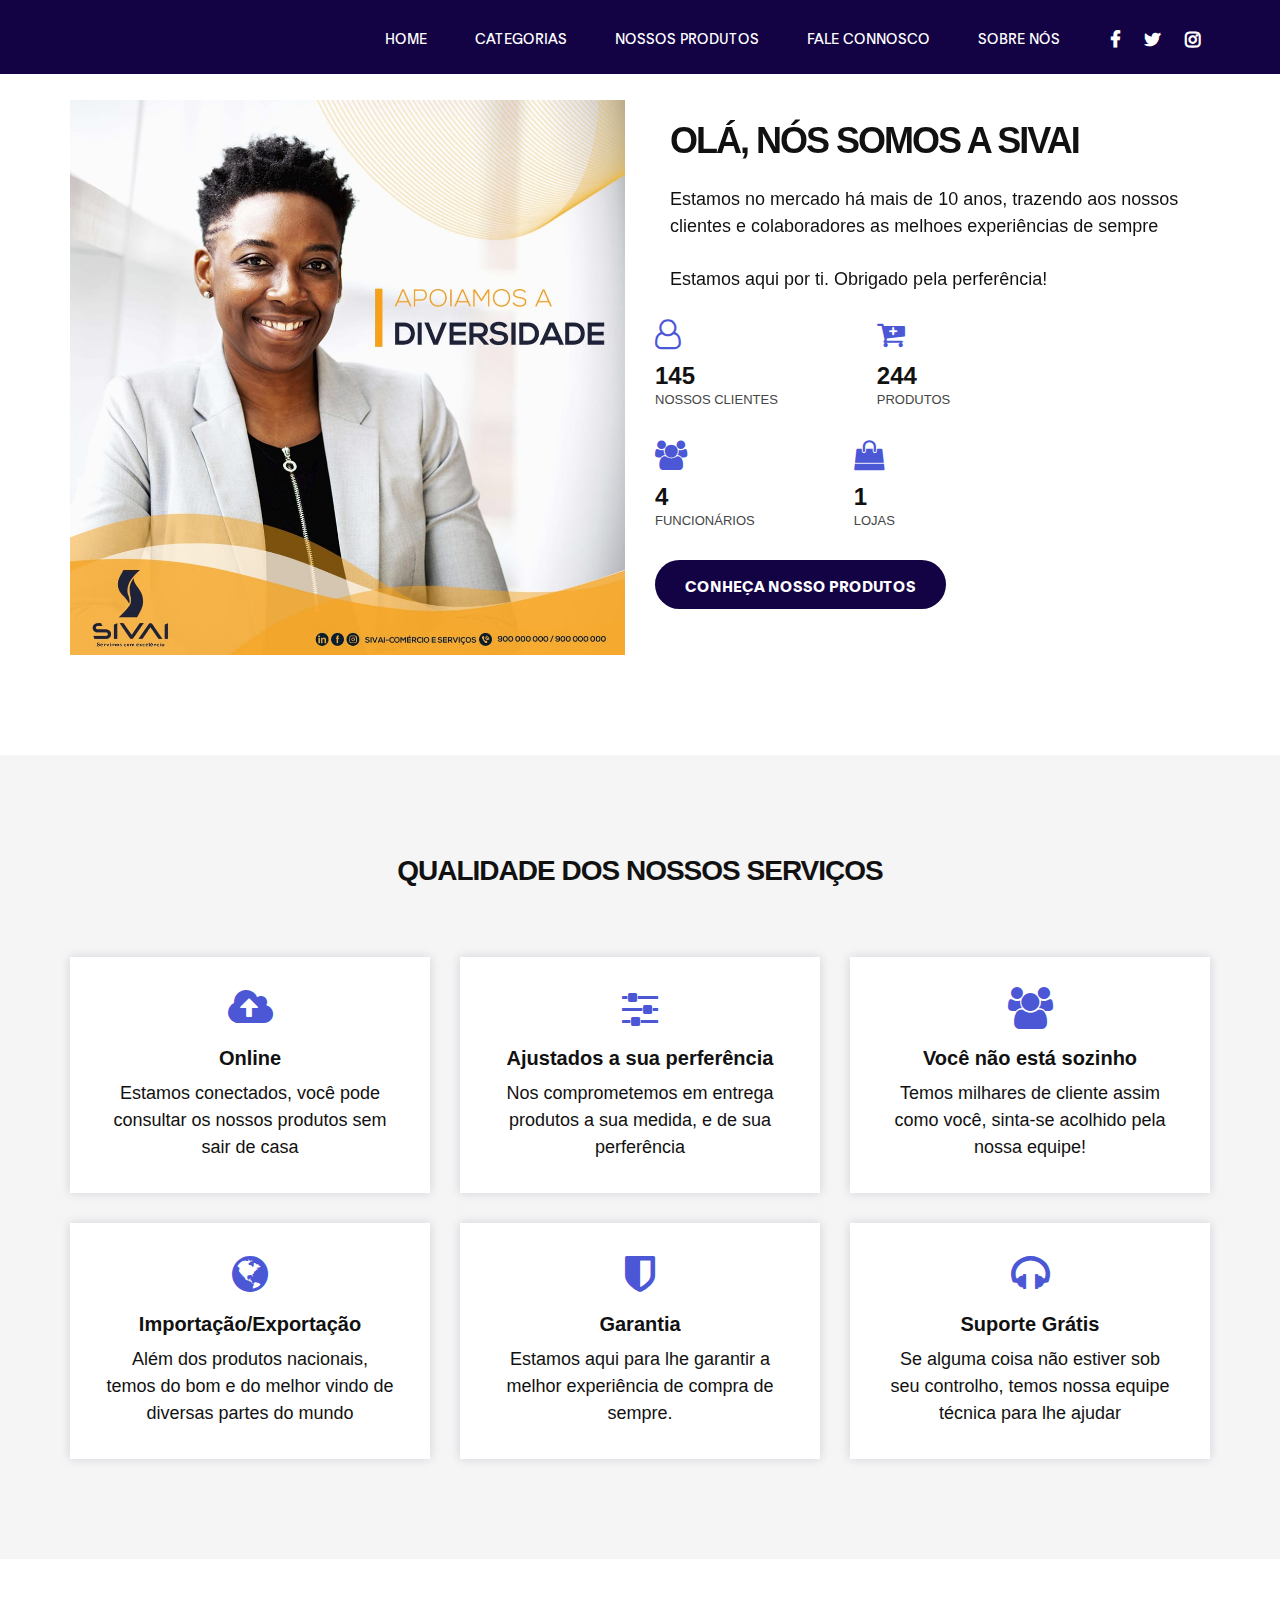
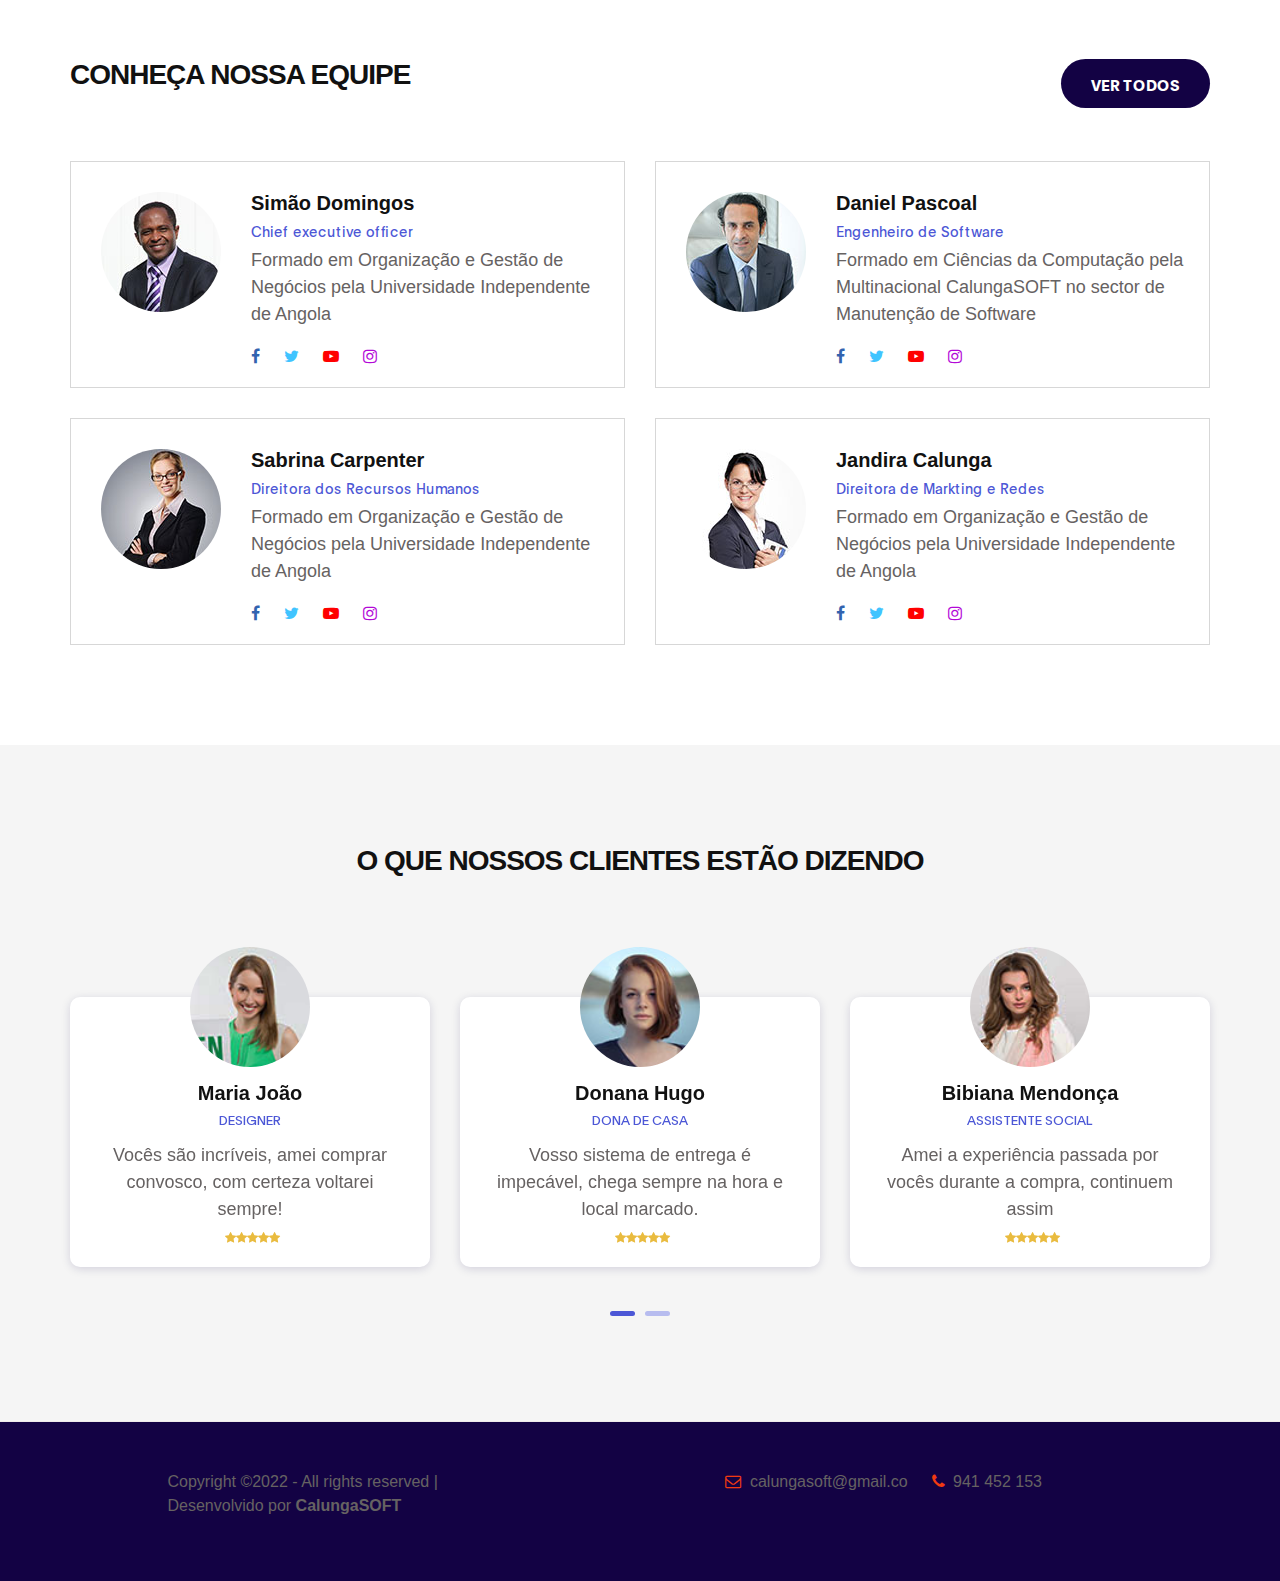
==== about.html @ 5bb6179e "subindo arquivos" ====
<!DOCTYPE html>
<html lang="en">
<head>

     <title>SIVAI</title>

     <meta charset="UTF-8">
     <meta http-equiv="X-UA-Compatible" content="IE=Edge">
     <meta name="description" content="">
     <meta name="keywords" content="">
     <meta name="author" content="">
     <meta name="viewport" content="width=device-width, initial-scale=1, maximum-scale=1">

     <link rel="stylesheet" href="css/bootstrap.min.css">
     <link rel="stylesheet" href="css/font-awesome.min.css">
     <link rel="stylesheet" href="css/aos.css">
      <!-- Css Styles -->  
   <!-- Css Styles --> 
   <link rel="stylesheet" href="css/owl.carousel.min.css" type="text/css"> 
   <link rel="stylesheet" href="css/style.css" type="text/css">
     <!-- MAIN CSS -->
     <link rel="stylesheet" href="css/tooplate-gymso-style.css">
 
</head>
<body data-spy="scroll" data-target="#navbarNav" data-offset="50">

    <!-- MENU BAR -->
    <nav class="navbar navbar-expand-lg fixed-top">
        <div class="container">

            <a class="navbar-brand" href="index.html"><img width="100px" src="images/KXAK6355.jpg" alt=""></a>

            <button class="navbar-toggler" type="button" data-toggle="collapse" data-target="#navbarNav" aria-controls="navbarNav" aria-expanded="false"
                aria-label="Toggle navigation">
                <span class="navbar-toggler-icon"></span>
            </button>

            <div class="collapse navbar-collapse" id="navbarNav">
                <ul class="navbar-nav ml-lg-auto">
                    <li class="nav-item">
                        <a href="index.html#home" class="nav-link smoothScroll">Home</a>
                    </li>


                    <li class="nav-item">
                        <a href="index.html#class" class="nav-link smoothScroll">Categorias</a>
                    </li>
 
                    <li class="nav-item">
                        <a href="index.html#schedule" class="nav-link smoothScroll">Nossos Produtos</a>
                    </li>

                    <li class="nav-item">
                        <a href="index.html#contact" class="nav-link smoothScroll">Fale Connosco</a>
                    </li>

                    
                    <li class="nav-item">
                        <a href="#" class="nav-link smoothScroll">Sobre Nós</a>
                    </li>
                </ul>
                

                <ul class="social-icon ml-lg-3">
                    <li><a href="https://fb.com/tooplate" class="fa fa-facebook"></a></li>
                    <li><a href="#" class="fa fa-twitter"></a></li>
                    <li><a href="#" class="fa fa-instagram"></a></li>
                </ul>
            </div>

        </div>
    </nav>

 
  

    <!-- About Section Begin -->
    <section class="about-section spad">
        <div class="container">
            <div class="row">
                <div class="col-lg-6">
                    <div class="about__img">
                        <img src="images/SDEQ0150.JPG"  alt="">
                    </div>
                </div>
                <div class="col-lg-6">
                    <div class="about__text">
                      
                        <div class="mt-lg-12 mb-lg-0 mb-4 col-lg-12 col-md-10 mx-auto col-12">
                            <h2 class="mb-4" data-aos="fade-up" data-aos-delay="300">Olá, Nós somos a Sivai</h2>
   
                            <p data-aos="fade-up" data-aos-delay="400">Estamos no mercado há mais de 10 anos, trazendo aos nossos clientes e colaboradores as melhoes experiências de sempre</p>
   
                            <p data-aos="fade-up" data-aos-delay="500">Estamos aqui por ti. Obrigado pela perferência!</p>
   
                        </div>
                        <div class="about__achievement">
                            <div class="about__achieve__item">
                                <span class="fa fa-user-o"></span>
                                <h4 class="achieve-counter">1456</h4>
                                <p>Nossos Clientes</p>
                            </div>
                            <div class="about__achieve__item">
                                <span class="fa fa-cart-plus"></span>
                                <h4 class="achieve-counter">2468</h4>
                                <p>Produtos</p>
                            </div>
                            <div class="about__achieve__item">
                                <span class="fa fa-users"></span>
                                <h4 class="achieve-counter">35</h4>
                                <p>Funcionários</p>
                            </div>
                            <div class="about__achieve__item">
                                <span class="fa fa-shopping-bag"></span>
                                <h4 class="achieve-counter">6</h4>
                                <p>Lojas</p>
                            </div>
                        </div>
                        <a href="index.html#schedule" class="primary-btn">Conheça nosso Produtos</a>
                    </div>
                </div>
            </div>
        </div>
    </section>
    <!-- About Section End -->

    <!-- Feature Section Begin -->
    <section class="feature-section spad">
        <div class="container">
            <div class="row">
                <div class="col-lg-12">
                    <div class="section-title">
                        <h3>Qualidade dos nossos serviços</h3>
                    </div>
                </div>
            </div>
            <div class="row">
                <div class="col-lg-4 col-md-6 col-sm-6">
                    <div class="feature__item">
                        <span class="fa fa-cloud-upload"></span>
                        <h5>Online</h5>
                        <p>Estamos conectados, você pode consultar os nossos produtos sem sair de casa</p>
                    </div>
                </div>
                <div class="col-lg-4 col-md-6 col-sm-6">
                    <div class="feature__item">
                        <span class="fa fa-sliders"></span>
                        <h5>Ajustados a sua perferência</h5>
                        <p>Nos comprometemos em entrega produtos a sua medida, e de sua perferência</p>
                    </div>
                </div>
                <div class="col-lg-4 col-md-6 col-sm-6">
                    <div class="feature__item">
                        <span class="fa fa-group"></span>
                        <h5>Você não está sozinho</h5>
                        <p>Temos milhares de cliente assim como você, sinta-se acolhido pela nossa equipe!</p>
                    </div>
                </div>
                <div class="col-lg-4 col-md-6 col-sm-6">
                    <div class="feature__item">
                        <span class="fa fa-globe"></span>
                        <h5>Importação/Exportação</h5>
                        <p>Além dos produtos nacionais, temos do bom e do melhor vindo de diversas partes do mundo</p>
                    </div>
                </div>
                <div class="col-lg-4 col-md-6 col-sm-6">
                    <div class="feature__item">
                        <span class="fa fa-shield"></span>
                        <h5>Garantia</h5>
                        <p>Estamos aqui para lhe garantir a melhor experiência de compra de sempre.</p>
                    </div>
                </div>
                <div class="col-lg-4 col-md-6 col-sm-6">
                    <div class="feature__item">
                        <span class="fa fa-headphones"></span>
                        <h5>Suporte Grátis</h5>
                        <p>Se alguma coisa não estiver sob seu controlho, temos nossa equipe técnica para lhe ajudar</p>
                    </div>
                </div>
            </div>
        </div>
    </section>
    <!-- Services Section End -->

    <!-- Team Section Begin -->
    <section class="team-section spad">
        <div class="container">
            <div class="row">
                <div class="col-lg-8 col-md-8">
                    <div class="section-title normal-title">
                        <h3>Conheça nossa equipe</h3>
                    </div>
                </div>
                <div class="col-lg-4 col-md-4">
                    <div class="team__btn">
                        <a href="#" class="primary-btn">Ver todos</a>
                    </div>
                </div>
            </div>
            <div class="row">
                <div class="col-lg-6 col-md-6">
                    <div class="team__item">
                        <div class="team__pic">
                            <img src="images/team/team-1.jpg" alt="">
                        </div>
                        <div class="team__text">
                            <h5>Simão Domingos</h5>
                            <span>Chief executive officer</span>
                            <p>Formado em Organização e Gestão de Negócios pela Universidade Independente de Angola</p>
                            <div class="team__social">
                                <a href="#" class="facebook"><i class="fa fa-facebook"></i></a>
                                <a href="#" class="twitter"><i class="fa fa-twitter"></i></a>
                                <a href="#" class="youtube"><i class="fa fa-youtube-play"></i></a>
                                <a href="#" class="instagram"><i class="fa fa-instagram"></i></a>
                            </div>
                        </div>
                    </div>
                </div>
                <div class="col-lg-6 col-md-6">
                    <div class="team__item">
                        <div class="team__pic">
                            <img src="images/team/team-2.jpg" alt="">
                        </div>
                        <div class="team__text">
                            <h5>Daniel Pascoal</h5>
                            <span>Engenheiro de Software</span>
                            <p>Formado em Ciências da Computação pela Multinacional CalungaSOFT no sector de Manutenção de Software</p>
                            <div class="team__social">
                                <a href="#" class="facebook"><i class="fa fa-facebook"></i></a>
                                <a href="#" class="twitter"><i class="fa fa-twitter"></i></a>
                                <a href="#" class="youtube"><i class="fa fa-youtube-play"></i></a>
                                <a href="#" class="instagram"><i class="fa fa-instagram"></i></a>
                            </div>
                        </div>
                    </div>
                </div>
                <div class="col-lg-6 col-md-6">
                    <div class="team__item">
                        <div class="team__pic">
                            <img src="images/team/team-3.jpg" alt="">
                        </div>
                        <div class="team__text">
                            <h5>Sabrina Carpenter</h5>
                            <span>Direitora dos Recursos Humanos</span>
                            <p>Formado em Organização e Gestão de Negócios pela Universidade Independente de Angola</p>
                            <div class="team__social">
                                <a href="#" class="facebook"><i class="fa fa-facebook"></i></a>
                                <a href="#" class="twitter"><i class="fa fa-twitter"></i></a>
                                <a href="#" class="youtube"><i class="fa fa-youtube-play"></i></a>
                                <a href="#" class="instagram"><i class="fa fa-instagram"></i></a>
                            </div>
                        </div>
                    </div>
                </div>
                <div class="col-lg-6 col-md-6">
                    <div class="team__item">
                        <div class="team__pic">
                            <img src="images/team/team-4.jpg" alt="">
                        </div>
                        <div class="team__text">
                            <h5>Jandira Calunga</h5>
                            <span>Direitora de Markting e Redes</span>
                            <p>Formado em Organização e Gestão de Negócios pela Universidade Independente de Angola</p>
                            <div class="team__social">
                                <a href="#" class="facebook"><i class="fa fa-facebook"></i></a>
                                <a href="#" class="twitter"><i class="fa fa-twitter"></i></a>
                                <a href="#" class="youtube"><i class="fa fa-youtube-play"></i></a>
                                <a href="#" class="instagram"><i class="fa fa-instagram"></i></a>
                            </div>
                        </div>
                    </div>
                </div>
            </div>
        </div>
    </section>
    <!-- Team Section End -->

    <!-- Testimonial Section Begin -->
    <section class="testimonial-section spad">
        <div class="container">
            <div class="row">
                <div class="col-lg-12">
                    <div class="section-title">
                        <h3>O que nossos clientes estão dizendo</h3>
                    </div>
                </div>
            </div>
            <div class="row">
                <div class="testimonial__slider owl-carousel">
                    <div class="col-lg-4">
                        <div class="testimonial__item">
                            <img src="images/testimonial/testimonial-1.jpg" alt="">
                            <h5>Maria João</h5>
                            <span>Designer</span>
                            <p>Vocês são incríveis, amei comprar convosco, com certeza voltarei sempre!</p>
                            <div class="testimonial__rating">
                                <i class="fa fa-star"></i>
                                <i class="fa fa-star"></i>
                                <i class="fa fa-star"></i>
                                <i class="fa fa-star"></i>
                                <i class="fa fa-star"></i>
                            </div>
                        </div>
                    </div>
                    <div class="col-lg-4">
                        <div class="testimonial__item">
                            <img src="images/testimonial/testimonial-2.jpg" alt="">
                            <h5>Donana Hugo</h5>
                            <span>Dona de Casa</span>
                            <p>Vosso sistema de entrega é impecável, chega sempre na hora e local marcado.</p>
                            <div class="testimonial__rating">
                                <i class="fa fa-star"></i>
                                <i class="fa fa-star"></i>
                                <i class="fa fa-star"></i>
                                <i class="fa fa-star"></i>
                                <i class="fa fa-star"></i>
                            </div>
                        </div>
                    </div>
                    <div class="col-lg-4">
                        <div class="testimonial__item">
                            <img src="images/testimonial/testimonial-3.jpg" alt="">
                            <h5>Bibiana Mendonça</h5>
                            <span>Assistente Social</span>
                            <p>Amei a experiência passada por vocês durante a compra, continuem assim</p>
                            <div class="testimonial__rating">
                                <i class="fa fa-star"></i>
                                <i class="fa fa-star"></i>
                                <i class="fa fa-star"></i>
                                <i class="fa fa-star"></i>
                                <i class="fa fa-star"></i>
                            </div>
                        </div>
                    </div>
                    <div class="col-lg-4">
                        <div class="testimonial__item">
                            <img src="images/testimonial/testimonial-1.jpg" alt="">
                            <h5>Billie Eilish</h5>
                            <span>Promotora de Eventos</span>
                            <p>Simplesmente os melhores,   amei pertencer a essa grande família gigante</p>
                            <div class="testimonial__rating">
                                <i class="fa fa-star"></i>
                                <i class="fa fa-star"></i>
                                <i class="fa fa-star"></i>
                                <i class="fa fa-star"></i>
                                <i class="fa fa-star"></i>
                            </div>
                        </div>
                    </div>
                    <div class="col-lg-4">
                        <div class="testimonial__item">
                            <img src="images/testimonial/testimonial-2.jpg" alt="">
                            <h5>Teresa Bento</h5>
                            <span>Chefe de Cozinha</span>
                            <p>Os vossos produtos fazem maravilha, super recumendo, superam as expectativas</p>
                            <div class="testimonial__rating">
                                <i class="fa fa-star"></i>
                                <i class="fa fa-star"></i>
                                <i class="fa fa-star"></i>
                                <i class="fa fa-star"></i>
                                <i class="fa fa-star"></i>
                            </div>
                        </div>
                    </div>
                </div>
            </div>
        </div>
    </section>
    <!-- Testimonial Section End -->

     <!-- FOOTER -->
     <footer class="site-footer" style="background-color: #130244;">
          <div class="container">
               <div class="row">

                    <div class="ml-auto col-lg-4 col-md-5">
                        <p class="copyright-text"> 
                        
                            Copyright &copy;2022 - All rights reserved |  Desenvolvido por <b>CalungaSOFT</b>
                    </div>

                    <div class="d-flex justify-content-center mx-auto col-lg-5 col-md-7 col-12">
                        <p class="mr-4">
                            <i class="fa fa-envelope-o mr-1"></i>
                            <a href="#">calungasoft@gmail.co</a>
                        </p>

                        <p><i class="fa fa-phone mr-1"></i> 941 452 153</p>
                        
                    </div>
                    
               </div>
              
          </div>
     </footer>
 

     <!-- SCRIPTS -->
     <script src="js/jquery.min.js"></script>
     <script src="js/bootstrap.min.js"></script>
     <script src="js/aos.js"></script>
     <script src="js/smoothscroll.js"></script>
     <script src="js/custom.js"></script>
         <!-- Js Plugins -->  
    <script src="js/jquery-3.3.1.min.js"></script> 
    <script src="js/jquery.slicknav.js"></script>
    <script src="js/owl.carousel.min.js"></script>
    <script src="js/main.js"></script>
</body>
</html>
---- css/style.css ----
/******************************************************************
  Template Name: Deerhost
  Description:  Deerhost Hosting HTML Template
  Author: Colorlib
  Author URI: https://colorlib.com
  Version: 1.0
  Created: Colorlib
******************************************************************/

/*------------------------------------------------------------------
[Table of contents]

1.  Template default CSS
	1.1	Variables
	1.2	Mixins
	1.3	Flexbox
	1.4	Reset
2.  Helper Css
3.  Header Section
4.  Hero Section
5.  Service Section
6.  Pricing Section
7.  Achievement Section
8.  Chooseup Section
9.  Contact
10.  Footer Style

-------------------------------------------------------------------*/

/*----------------------------------------*/

/* Template default CSS
/*----------------------------------------*/

html,
body {
	height: 100%;
	font-family: "Montserrat", sans-serif;
	-webkit-font-smoothing: antialiased;
	font-smoothing: antialiased;
}

h1,
h2,
h3,
h4,
h5,
h6 {
	margin: 0;
	color: #111111;
	font-weight: 400;
	font-family: "Montserrat", sans-serif;
}

h1 {
	font-size: 70px;
}

h2 {
	font-size: 36px;
}

h3 {
	font-size: 30px;
}

h4 {
	font-size: 24px;
}

h5 {
	font-size: 18px;
}

h6 {
	font-size: 16px;
}

p {
	font-size: 14px;
	font-family: "Montserrat", sans-serif;
	color: #444444;
	font-weight: 400;
	line-height: 26px;
	margin: 0 0 15px 0;
}

img {
	max-width: 100%;
}

input:focus,
select:focus,
button:focus,
textarea:focus {
	outline: none;
}

a:hover,
a:focus {
	text-decoration: none;
	outline: none;
	color: #fff;
}

ul,
ol {
	padding: 0;
	margin: 0;
}

/*---------------------
  Helper CSS
-----------------------*/

.section-title {
	margin-bottom: 70px;
	text-align: center;
}

.section-title.normal-title {
	text-align: left;
}

.section-title.normal-title h3:after {
	margin: 0;
}

.section-title h3 {
	color: #111111;
	font-weight: 700;
	text-transform: uppercase;
	position: relative;
}

.section-title h3:after {
	position: absolute;
	left: 0;
	bottom: -30px;
	right: 0;
	height: 13px;
	width: 83px;
	background-image: url(../img/line.png);
	content: "";
	margin: 0 auto;
}

.set-bg {
	background-repeat: no-repeat;
	background-size: cover;
	background-position: top center;
}

.spad {
	padding-top: 100px;
	padding-bottom: 100px;
}

.text-white h1,
.text-white h2,
.text-white h3,
.text-white h4,
.text-white h5,
.text-white h6,
.text-white p,
.text-white span,
.text-white li,
.text-white a {
	color: #fff;
}

/* buttons */

.primary-btn {
	display: inline-block;
	font-size: 15px;
	padding: 14px 30px 12px;
	color: #ffffff;
	background: #130244;
	text-transform: uppercase;
	font-weight: 700;
	border-radius: 50px;
}

.site-btn {
	font-size: 14px;
	color: #ffffff;
	font-weight: 700;
	text-transform: uppercase;
	display: inline-block;
	padding: 13px 30px 12px;
	background: #4c57d6;
	border: none;
	border-radius: 50px;
}

/* Preloder */

#preloder {
	position: fixed;
	width: 100%;
	height: 100%;
	top: 0;
	left: 0;
	z-index: 999999;
	background: #000;
}

.loader {
	width: 40px;
	height: 40px;
	position: absolute;
	top: 50%;
	left: 50%;
	margin-top: -13px;
	margin-left: -13px;
	border-radius: 60px;
	animation: loader 0.8s linear infinite;
	-webkit-animation: loader 0.8s linear infinite;
}

@keyframes loader {
	0% {
		-webkit-transform: rotate(0deg);
		transform: rotate(0deg);
		border: 4px solid #f44336;
		border-left-color: transparent;
	}
	50% {
		-webkit-transform: rotate(180deg);
		transform: rotate(180deg);
		border: 4px solid #673ab7;
		border-left-color: transparent;
	}
	100% {
		-webkit-transform: rotate(360deg);
		transform: rotate(360deg);
		border: 4px solid #f44336;
		border-left-color: transparent;
	}
}

@-webkit-keyframes loader {
	0% {
		-webkit-transform: rotate(0deg);
		border: 4px solid #f44336;
		border-left-color: transparent;
	}
	50% {
		-webkit-transform: rotate(180deg);
		border: 4px solid #673ab7;
		border-left-color: transparent;
	}
	100% {
		-webkit-transform: rotate(360deg);
		border: 4px solid #f44336;
		border-left-color: transparent;
	}
}

/*---------------------
  Header
-----------------------*/

.header-section {
	position: absolute;
	left: 0;
	top: 0;
	width: 100%;
	z-index: 9;
}

.header-section.header-normal {
	position: relative;
	background: #120851;
}

.header-section.header-normal .header__logo {
	padding-bottom: 30px;
}

.header-section.header-normal .header__menu {
	padding-bottom: 30px;
}

.header__info {
	padding: 10px 0;
	border-bottom: 1px solid #252163;
}

.header__info-left ul li {
	font-size: 13px;
	color: #ffffff;
	list-style: none;
	display: inline-block;
	margin-right: 25px;
}

.header__info-left ul li:last-child {
	margin-right: 0;
}

.header__info-left ul li span {
	height: 30px;
	width: 30px;
	background: rgba(255, 255, 255, 0.1);
	border-radius: 50%;
	line-height: 30px;
	text-align: center;
	display: inline-block;
	margin-right: 5px;
}

.header__info-right {
	text-align: right;
}

.header__info-right ul li {
	list-style: none;
	display: inline-block;
	margin-right: 30px;
}

.header__info-right ul li:last-child {
	margin-right: 0;
}

.header__info-right ul li a {
	font-size: 13px;
	color: #ffffff;
	display: block;
}

.header__info-right ul li a span {
	height: 30px;
	width: 30px;
	background: rgba(255, 255, 255, 0.1);
	border-radius: 50%;
	line-height: 30px;
	text-align: center;
	display: inline-block;
	margin-right: 5px;
}

.header__logo {
	padding-top: 30px;
}

.header__logo a {
	display: inline-block;
}

.header__menu {
	text-align: right;
	padding-top: 32px;
}

.header__menu ul li {
	list-style: none;
	display: inline-block;
	margin-right: 40px;
	position: relative;
}

.header__menu ul li .dropdown {
	position: absolute;
	left: 0;
	top: 40px;
	width: 200px;
	background: #ffffff;
	opacity: 0;
	visibility: hidden;
	-webkit-transition: all 0.3s;
	-o-transition: all 0.3s;
	transition: all 0.3s;
	-webkit-box-shadow: 0px 0px 10px rgba(18, 8, 81, 0.15);
	box-shadow: 0px 0px 10px rgba(18, 8, 81, 0.15);
}

.header__menu ul li .dropdown li {
	display: block;
	text-align: left;
}

.header__menu ul li .dropdown li a {
	color: #111111;
	padding: 10px 15px;
	text-transform: capitalize;
	font-weight: 500;
}

.header__menu ul li .dropdown li a:after {
	display: none;
}

.header__menu ul li:last-child {
	margin-right: 0;
}

.header__menu ul li.active a:after {
	opacity: 1;
	height: 50%;
}

.header__menu ul li:hover .dropdown {
	opacity: 1;
	visibility: visible;
	top: 20px;
}

.header__menu ul li:hover a:after {
	opacity: 1;
	height: 50%;
}

.header__menu ul li a {
	color: #ffffff;
	font-size: 14px;
	font-weight: 500;
	text-transform: uppercase;
	display: block;
	padding: 0 3px;
	position: relative;
	z-index: 1;
}

.header__menu ul li a:after {
	position: absolute;
	left: 0;
	bottom: 1px;
	width: 100%;
	height: 0%;
	background: #4c57d6;
	content: "";
	z-index: -1;
	-webkit-transition: all 0.3s;
	-o-transition: all 0.3s;
	transition: all 0.3s;
	opacity: 0;
}

.offcanvas__menu__wrapper {
	display: none;
}

.canvas__open {
	display: none;
}

/*---------------------
  Hero
-----------------------*/

.hero__slider.owl-carousel .owl-item.active .hero__item .hero__text h5 {
	top: 0;
	opacity: 1;
}

.hero__slider.owl-carousel .owl-item.active .hero__item .hero__text h2 {
	top: 0;
	opacity: 1;
}

.hero__slider.owl-carousel .owl-item.active .hero__item .hero__text .primary-btn {
	top: 0;
	opacity: 1;
}

.hero__slider.owl-carousel .owl-dots {
	position: absolute;
	width: 100%;
	left: 0;
	bottom: 118px;
	text-align: center;
}

.hero__slider.owl-carousel .owl-dots button {
	height: 5px;
	width: 25px;
	background: #433b76;
	border-radius: 50px;
	margin-right: 10px;
}

.hero__slider.owl-carousel .owl-dots button.active {
	background: #4c57d6;
}

.hero__slider.owl-carousel .owl-dots button:last-child {
	margin-right: 0;
}

.hero__item {
	height: 945px;
	display: -webkit-box;
	display: -ms-flexbox;
	display: flex;
	-webkit-box-align: center;
	-ms-flex-align: center;
	align-items: center;
}

.hero__item .hero__text {
	padding-top: 184px;
}

.hero__item .hero__text h5 {
	color: #ffffff;
	opacity: 0.7;
	font-weight: 500;
	margin-bottom: 15px;
	position: relative;
	top: 100px;
	opacity: 0;
	-webkit-transition: all 0.3s ease-out;
	-o-transition: all 0.3s ease-out;
	transition: all 0.3s ease-out;
}

.hero__item .hero__text h2 {
	color: #ffffff;
	font-weight: 700;
	line-height: 47px;
	text-transform: uppercase;
	margin-bottom: 28px;
	position: relative;
	top: 100px;
	opacity: 0;
	-webkit-transition: all 0.6s ease-out;
	-o-transition: all 0.6s ease-out;
	transition: all 0.6s ease-out;
}

.hero__item .hero__text .primary-btn {
	position: relative;
	top: 100px;
	opacity: 0;
	-webkit-transition: all 0.9s ease-out;
	-o-transition: all 0.9s ease-out;
	transition: all 0.9s ease-out;
}

/*---------------------
  Register Domain
-----------------------*/

.register__text .register__form {
	margin-bottom: 34px;
}

.register__text .register__form form {
	position: relative;
}

.register__text .register__form form input {
	width: 100%;
	height: 54px;
	border: 2px solid #4c57d6;
	border-radius: 50px;
	font-size: 14px;
	color: #111111;
	padding-left: 20px;
}

.register__text .register__form form input::-webkit-input-placeholder {
	color: #111111;
}

.register__text .register__form form input::-moz-placeholder {
	color: #111111;
}

.register__text .register__form form input:-ms-input-placeholder {
	color: #111111;
}

.register__text .register__form form input::-ms-input-placeholder {
	color: #111111;
}

.register__text .register__form form input::placeholder {
	color: #111111;
}

.register__text .register__form form .change__extension {
	font-size: 14px;
	color: #111111;
	position: absolute;
	top: 15px;
	right: 170px;
	cursor: pointer;
}

.register__text .register__form form .change__extension:hover ul {
	opacity: 1;
	top: 18px;
	visibility: visible;
}

.register__text .register__form form .change__extension ul {
	width: 60px;
	background: #ffffff;
	position: absolute;
	left: 0;
	top: 38px;
	-webkit-box-shadow: 0px 0px 10px rgba(18, 8, 81, 0.15);
	box-shadow: 0px 0px 10px rgba(18, 8, 81, 0.15);
	padding-left: 10px;
	padding-top: 5px;
	padding-bottom: 5px;
	opacity: 0;
	visibility: hidden;
	-webkit-transition: all 0.3s;
	-o-transition: all 0.3s;
	transition: all 0.3s;
	z-index: 9;
}

.register__text .register__form form .change__extension ul li {
	list-style: none;
	cursor: pointer;
	font-weight: 500;
	font-size: 14px;
}

.register__text .register__form form .change__extension:before {
	position: absolute;
	left: -30px;
	top: 3px;
	height: 18px;
	width: 1px;
	background: #d7d7d7;
	content: "";
}

.register__text .register__form form .change__extension:after {
	position: absolute;
	right: -20px;
	top: 0;
	content: "3";
	font-family: "ElegantIcons";
}

.register__text .register__form form .site-btn {
	position: absolute;
	right: 4px;
	top: 4px;
}

.register__text .register__result {
	margin-bottom: 24px;
}

.register__text .register__result ul li {
	display: inline-block;
	list-style: none;
	color: #4c57d6;
	font-weight: 700;
	margin-right: 62px;
	font-size: 20px;
}

.register__text .register__result ul li:last-child {
	margin-right: 0;
}

.register__text .register__result ul li span {
	color: #111111;
}

.register__text p {
	margin-bottom: 0;
}

/*---------------------
  Services Section
-----------------------*/

.services-section {
	background: #eeeffb;
	padding-bottom: 60px;
}

.services__item {
	background: #ffffff;
	padding-left: 40px;
	padding-top: 40px;
	padding-right: 45px;
	padding-bottom: 20px;
	border-radius: 10px;
	-webkit-box-shadow: 0px 0px 10px rgba(18, 8, 81, 0.15);
	box-shadow: 0px 0px 10px rgba(18, 8, 81, 0.15);
	margin-bottom: 40px;
	-webkit-transition: all 0.3s;
	-o-transition: all 0.3s;
	transition: all 0.3s;
}

.services__item:hover {
	-webkit-box-shadow: 0px 8px 30px rgba(18, 8, 81, 0.2);
	box-shadow: 0px 8px 30px rgba(18, 8, 81, 0.2);
}

.services__item h5 {
	font-size: 20px;
	color: #111111;
	font-weight: 700;
	margin-bottom: 8px;
}

.services__item span {
	font-size: 15px;
	color: #4c57d6;
	font-weight: 500;
	display: block;
	margin-bottom: 10px;
}

.services__item p {
	color: #111111;
}

/*---------------------
  Pricing Section
-----------------------*/

.pricing-section {
	padding-bottom: 60px;
}

.pricing__swipe-btn {
	border: 1px solid #4c57d6;
	border-radius: 50px;
	height: 52px;
	width: 266px;
	float: right;
}

.pricing__swipe-btn label {
	font-size: 15px;
	color: #444444;
	font-weight: 700;
	text-transform: uppercase;
	display: inline-block;
	padding: 12px 30px 12px;
	border-radius: 50px;
	margin-right: -4px;
	position: relative;
	top: 2px;
	left: 2px;
	cursor: pointer;
}

.pricing__swipe-btn label.active {
	background: #4c57d6;
	color: #ffffff;
}

.pricing__swipe-btn label input {
	position: absolute;
	visibility: hidden;
}

.monthly__plans,
.yearly__plans {
	display: none;
}

.monthly__plans.active,
.yearly__plans.active {
	display: -webkit-box;
	display: -ms-flexbox;
	display: flex;
}

.pricing__item {
	text-align: center;
	padding-bottom: 20px;
	padding-top: 22px;
	background: #ffffff;
	padding-left: 20px;
	padding-right: 20px;
	-webkit-box-shadow: 0px 0px 10px rgba(18, 8, 81, 0.1);
	box-shadow: 0px 0px 10px rgba(18, 8, 81, 0.1);
	-webkit-transition: all 0.3s;
	-o-transition: all 0.3s;
	transition: all 0.3s;
	margin-bottom: 40px;
}

.pricing__item:hover {
	-webkit-box-shadow: 0px 8px 30px rgba(18, 8, 81, 0.2);
	box-shadow: 0px 8px 30px rgba(18, 8, 81, 0.2);
}

.pricing__item:hover h3 {
	background: #4c57d6;
}

.pricing__item:hover .primary-btn {
	background: #4c57d6;
	color: #ffffff;
}

.pricing__item h4 {
	color: #111111;
	font-weight: 700;
	margin-bottom: 20px;
}

.pricing__item h3 {
	background: #120851;
	font-weight: 700;
	color: #ffffff;
	padding: 24px 0 20px;
	margin-bottom: 26px;
	margin-left: -30px;
	border-radius: 10px;
	margin-right: -30px;
	-webkit-transition: all 0.3s;
	-o-transition: all 0.3s;
	transition: all 0.3s;
}

.pricing__item h3 span {
	font-size: 16px;
	font-weight: 400;
}

.pricing__item ul {
	margin-bottom: 26px;
}

.pricing__item ul li {
	font-size: 14px;
	color: #444444;
	line-height: 40px;
	list-style: none;
}

.pricing__item .primary-btn {
	color: #111111;
	background: #f2f2f2;
	display: block;
	-webkit-transition: all 0.3s;
	-o-transition: all 0.3s;
	transition: all 0.3s;
	padding: 14px 0 12px;
}

/*---------------------
  Achievement Section
-----------------------*/

.achievement-section {
	padding-bottom: 450px;
}

.achievement__item {
	text-align: center;
	margin-bottom: 30px;
}

.achievement__item span {
	font-size: 40px;
	color: #4c57d6;
}

.achievement__item h2 {
	color: #ffffff;
	font-weight: 700;
	margin-top: 20px;
	margin-bottom: 5px;
}

.achievement__item p {
	font-size: 16px;
	color: #ffffff;
	text-transform: uppercase;
	margin-bottom: 0;
}

/*---------------------
  Work Section
-----------------------*/

.work-section {
	margin-top: -405px;
	position: relative;
	z-index: 9;
	border-top: 1px solid #62677d;
	padding-bottom: 0;
}

.work-section .section-title {
	margin-bottom: 82px;
}

.work-section .section-title h3 {
	color: #ffffff;
}

.work__text {
	-webkit-box-shadow: 0px 5px 10px rgba(18, 8, 81, 0.1);
	box-shadow: 0px 5px 10px rgba(18, 8, 81, 0.1);
	padding: 70px;
	background: #ffffff;
	position: relative;
}

.work__text:after {
	position: absolute;
	left: 0;
	right: 0;
	top: -6px;
	margin: 0 auto;
	height: 15px;
	width: 15px;
	background: #ffffff;
	-webkit-transform: rotate(45deg);
	-ms-transform: rotate(45deg);
	transform: rotate(45deg);
	content: "";
}

.work__item {
	text-align: center;
}

.work__item i {
	font-size: 53px;
	color: #4c57d6;
}

.work__item span {
	display: block;
	font-size: 14px;
	color: #4c57d6;
	margin-bottom: 6px;
	margin-top: 32px;
}

.work__item h3 {
	color: #111111;
	font-weight: 700;
	margin-bottom: 20px;
}

.work__item p {
	margin-bottom: 32px;
}

/*---------------------
  Choose Plan
-----------------------*/

.choose-plan-section.pricing-page {
	background: #f5f5f5;
}

.plan__text {
	padding-left: 20px;
}

.plan__text h3 {
	color: #111111;
	font-weight: 700;
	line-height: 39px;
	margin-bottom: 18px;
}

.plan__text ul {
	margin-bottom: 35px;
}

.plan__text ul li {
	list-style: none;
	font-size: 16px;
	font-weight: 500;
	color: #111111;
	line-height: 40px;
}

.plan__text ul li span {
	margin-right: 5px;
	color: #4c57d6;
}

/*---------------------
  Footer
-----------------------*/

.footer__top {
	position: relative;
	z-index: 1;
	padding-top: 50px;
	padding-bottom: 265px;
}

.footer__top::before {
	position: absolute;
	left: 0;
	top: 0;
	height: 100%;
	width: 50%;
	background: #0B052F;
	content: "";
	z-index: -1;
}

.footer__top::after {
	position: absolute;
	right: 0;
	top: 0;
	height: 100%;
	width: 50%;
	background: #0E0739;
	content: "";
	z-index: -1;
}

.footer__top-call h5 {
	font-size: 20px;
	color: #ffffff;
	font-weight: 700;
	margin-bottom: 18px;
}

.footer__top-call h2 {
	font-weight: 700;
	color: #4c57d6;
}

.footer__top-auth {
	padding-left: 25px;
}

.footer__top-auth h5 {
	font-size: 20px;
	color: #ffffff;
	font-weight: 700;
	margin-bottom: 20px;
}

.footer__top-auth .sign-up {
	margin-left: 6px;
	background: transparent;
	border: 2px solid #4c57d6;
	padding: 12px 30px 10px;
}

.footer__text {
	position: relative;
	z-index: 99;
	padding-top: 140px;
	margin-top: -225px;
}

.footer__text-about {
	margin-bottom: 30px;
}

.footer__text-about .footer__logo {
	margin-bottom: 24px;
}

.footer__text-about .footer__logo a {
	display: inline-block;
}

.footer__text-about p {
	color: #c4c4c4;
	line-height: 24px;
	margin-bottom: 20px;
}

.footer__text-about .footer__social a {
	display: inline-block;
	font-size: 18px;
	color: #c4c4c4;
	margin-right: 26px;
}

.footer__text-about .footer__social a:last-child {
	margin-right: 0;
}

.footer__text-widget {
	margin-bottom: 30px;
}

.footer__text-widget h5 {
	font-size: 20px;
	color: #ffffff;
	font-weight: 700;
	text-transform: uppercase;
	margin-bottom: 25px;
}

.footer__text-widget ul li {
	list-style: none;
}

.footer__text-widget ul li a {
	font-size: 14px;
	color: #c4c4c4;
	line-height: 30px;
}

.footer__text-widget .footer__widget-info li {
	list-style: none;
	font-size: 14px;
	color: #c4c4c4;
	line-height: 42px;
	position: relative;
	padding-left: 35px;
}

.footer__text-widget .footer__widget-info li span {
	color: #4c57d6;
	position: absolute;
	left: 0;
	top: 14px;
}

.footer__text-copyright {
	font-size: 14px;
	color: #c4c4c4;
	text-align: center;
	padding: 25px 0;
	border-top: 1px solid #2a2163;
	margin-top: 20px;
}

/* ----------------------------------- Other Pages Styles ----------------------------------- */

/*---------------------
  Breadcrumb
-----------------------*/

.breadcrumb__option {
	border-bottom: 1px solid #ebebeb;
	padding: 15px 0;
}

.breadcrumb__option a {
	font-size: 15px;
	color: #111111;
	font-weight: 500;
	margin-right: 20px;
	display: inline-block;
	position: relative;
}

.breadcrumb__option a:after {
	position: absolute;
	right: -18px;
	top: 0;
	content: "5";
	font-family: "ElegantIcons";
}

.breadcrumb__option a span {
	color: #111111;
	margin-right: 5px;
}

.breadcrumb__option span {
	font-size: 15px;
	color: #888888;
	font-weight: 500;
	display: inline-block;
}

/*---------------------
  About
-----------------------*/

.about__text {
	padding-top: 20px;
}

.about__text h2 {
	color: #111111;
	font-weight: 700;
	text-transform: uppercase;
	margin-bottom: 15px;
}

.about__text p {
	color: #111111;
	margin-bottom: 26px;
}

.about__text .about__achievement .about__achieve__item {
	display: inline-block;
	margin-right: 95px;
	margin-bottom: 30px;
}

.about__text .about__achievement .about__achieve__item:last-child {
	margin-right: 0;
}

.about__text .about__achievement .about__achieve__item span {
	font-size: 30px;
	color: #130244;
}

.about__text .about__achievement .about__achieve__item h4 {
	color: #111111;
	font-weight: 700;
	margin-top: 12px;
}

.about__text .about__achievement .about__achieve__item p {
	font-size: 13px;
	text-transform: uppercase;
	color: #444444;
	margin-bottom: 0;
}

/*---------------------
  About
-----------------------*/

.feature-section {
	background: #f5f5f5;
	padding-bottom: 70px;
}

.feature__item {
	background: #ffffff;
	-webkit-box-shadow: 0px 0px 10px rgba(18, 8, 81, 0.15);
	box-shadow: 0px 0px 10px rgba(18, 8, 81, 0.15);
	padding: 30px 35px 32px 35px;
	text-align: center;
	-webkit-transition: all 0.3s;
	-o-transition: all 0.3s;
	transition: all 0.3s;
	margin-bottom: 30px;
}

.feature__item:hover {
	-webkit-box-shadow: 0px 8px 30px rgba(18, 8, 81, 0.2);
	box-shadow: 0px 8px 30px rgba(18, 8, 81, 0.2);
}

.feature__item span {
	font-size: 42px;
	color: #130244;
}

.feature__item h5 {
	font-size: 20px;
	color: #111111;
	font-weight: 700;
	margin-top: 18px;
	margin-bottom: 10px;
}

.feature__item p {
	color: #111111;
	margin-bottom: 0;
}

/*---------------------
  Team
-----------------------*/

.team-section {
	padding-bottom: 70px;
}

.team__btn {
	text-align: right;
}

.team__item {
	border: 1px solid #d7d7d7;
	padding: 30px 20px 20px 30px;
	margin-bottom: 30px;
}

.team__item .team__pic {
	float: left;
	margin-right: 30px;
}

.team__item .team__pic img {
	height: 120px;
	width: 120px;
	border-radius: 50%;
}

.team__item .team__text {
	overflow: hidden;
}

.team__item .team__text h5 {
	font-size: 20px;
	color: #111111;
	font-weight: 700;
	margin-bottom: 5px;
}

.team__item .team__text span {
	font-size: 14px;
	display: block;
	color: #130244;
	margin-bottom: 6px;
}

.team__item .team__text .team__social a {
	display: inline-block;
	font-size: 16px;
	margin-right: 20px;
}

.team__item .team__text .team__social a.facebook {
	color: #3263af;
}

.team__item .team__text .team__social a.twitter {
	color: #40c4ff;
}

.team__item .team__text .team__social a.youtube {
	color: #ff0000;
}

.team__item .team__text .team__social a.instagram {
	color: #b309d7;
}

.team__item .team__text .team__social a:last-child {
	margin-right: 0;
}

/*---------------------
  Testimonial
-----------------------*/

.testimonial-section {
	background: #f5f5f5;
}

.testimonial__item {
	text-align: center;
	position: relative;
	-webkit-box-shadow: 0px 2px 10px rgba(18, 8, 81, 0.15);
	box-shadow: 0px 2px 10px rgba(18, 8, 81, 0.15);
	padding: 85px 30px 20px 30px;
	border-radius: 10px;
	background: #ffffff;
}

.testimonial__item img {
	height: 120px;
	width: 120px;
	border-radius: 50%;
	position: absolute;
	left: 0;
	right: 0;
	top: -50px;
	margin: 0 auto;
}

.testimonial__item h5 {
	font-size: 20px;
	color: #111111;
	font-weight: 600;
	margin-bottom: 5px;
}

.testimonial__item span {
	font-size: 13px;
	color: #130244;
	text-transform: uppercase;
	display: block;
	margin-bottom: 12px;
}

.testimonial__item p {
	margin-bottom: 0;
}

.testimonial__item .testimonial__rating i {
	font-size: 12px;
	color: #e9bb3f;
	margin-right: -4px;
}

.testimonial__slider .col-lg-4 {
	max-width: 100%;
}

.testimonial__slider.owl-carousel .owl-item img {
	width: auto;
}

.testimonial__slider.owl-carousel .owl-stage-outer {
	padding-bottom: 30px;
	padding-top: 50px;
}

.testimonial__slider.owl-carousel .owl-dots {
	text-align: center;
}

.testimonial__slider.owl-carousel .owl-dots button {
	height: 5px;
	width: 25px;
	background: #b7bcef;
	border-radius: 50px;
	margin-right: 10px;
}

.testimonial__slider.owl-carousel .owl-dots button.active {
	background: #130244;
}

.testimonial__slider.owl-carousel .owl-dots button:last-child {
	margin-right: 0;
}

/*---------------------
  Hosting Section
-----------------------*/

.hosting-section {
	padding-bottom: 0;
}

.hosting__text .nav-tabs {
	border-bottom: none;
	margin-bottom: 10px;
}

.hosting__text .nav-tabs .nav-item {
	margin-bottom: 0;
	width: 20%;
}

.hosting__text .nav-tabs .nav-item .nav-link {
	border: navajowhite;
	border-top-left-radius: 0;
	border-top-right-radius: 0;
	background: #f5f5f5;
	text-align: center;
	padding: 20px 0;
	position: relative;
}

.hosting__text .nav-tabs .nav-item .nav-link:after {
	position: absolute;
	left: 0;
	right: 0;
	bottom: -4px;
	height: 10px;
	width: 10px;
	background: #130244;
	content: "";
	-webkit-transform: rotate(45deg);
	-ms-transform: rotate(45deg);
	transform: rotate(45deg);
	margin: 0 auto;
	opacity: 0;
	z-index: 9;
}

.hosting__text .nav-tabs .nav-item .nav-link span {
	font-size: 24px;
	color: #130244;
}

.hosting__text .nav-tabs .nav-item .nav-link span::before {
	font-size: 40px;
}

.hosting__text .nav-tabs .nav-item .nav-link h5 {
	font-size: 20px;
	color: #111111;
	font-weight: 700;
}

.hosting__text .nav-tabs .nav-item .nav-link.active {
	background: #4c57d6;
}

.hosting__text .nav-tabs .nav-item .nav-link.active span {
	color: #ffffff;
}

.hosting__text .nav-tabs .nav-item .nav-link.active h5 {
	color: #ffffff;
}

.hosting__text .nav-tabs .nav-item .nav-link.active:after {
	opacity: 1;
}

.hosting__feature__table table {
	width: 100%;
	border: 1px solid #e1e1e1;
	text-align: center;
}

.hosting__feature__table table thead {
	border-bottom: 1px solid #e1e1e1;
}

.hosting__feature__table table thead th {
	border-right: 1px solid #e1e1e1;
}

.hosting__feature__table table thead th .hosting__feature__plan--choose {
	text-align: left;
	padding-left: 40px;
	padding-right: 10px;
}

.hosting__feature__table table tbody tr {
	border-bottom: 1px solid #e1e1e1;
}

.hosting__feature__table table tbody tr:nth-child(odd) {
	background: #fafafa;
}

.hosting__feature__table table tbody tr td {
	border-right: 1px solid #e1e1e1;
	padding: 24px 0 22px;
	width: 232px;
}

.hosting__feature__table table tbody tr td.hosting__feature--item {
	text-align: left;
	padding-left: 40px;
}

.hosting__feature__table table .hosting__feature__plan--choose span {
	font-size: 16px;
	font-weight: 500;
	color: #4c57d6;
}

.hosting__feature__table table .hosting__feature__plan--choose .chose__title {
	color: #111111;
	font-weight: 700;
	text-transform: uppercase;
	margin-top: 6px;
	font-size: 24px;
}

.hosting__feature__table table .hosting__feature--plan {
	padding: 40px 10px;
}

.hosting__feature__table table .hosting__feature--plan .plan__title {
	color: #111111;
	font-weight: 700;
	margin-bottom: 16px;
	font-size: 24px;
}

.hosting__feature__table table .hosting__feature--plan .hosting__feature--price {
	margin-bottom: 20px;
}

.hosting__feature__table table .hosting__feature--plan .hosting__feature--price .plan__price {
	font-size: 40px;
	color: #4c57d6;
	font-weight: 700;
}

.hosting__feature__table table .hosting__feature--plan .hosting__feature--price span {
	font-size: 16px;
	color: #444444;
}

.hosting__feature__table table .hosting__feature--plan .primary-btn {
	background: #f2f2f2;
	color: #111111;
}

.hosting__feature__table table .hosting__feature--item {
	font-size: 16px;
	color: #111111;
	font-weight: 700;
	width: 470px;
}

.hosting__feature__table table .hosting__feature--info {
	font-size: 14px;
	color: #111111;
	font-weight: 500;
}

.hosting__feature__table table .hosting__feature--check {
	font-size: 16px;
	color: #4c57d6;
}

.hosting__feature__table table .hosting__feature--close {
	font-size: 16px;
	color: #d6002d;
}

/*---------------------
  Question
-----------------------*/

.question__accordin .card {
	border: none;
	border-radius: 0;
}

.question__accordin .card .card-heading a {
	margin-bottom: 16px;
	position: relative;
	padding-left: 25px;
	cursor: pointer;
	display: block;
	font-weight: 700;
}

.question__accordin .card .card-body {
	padding: 0;
}

.question__accordin .card-heading a:after {
	position: absolute;
	left: 0;
	top: 4px;
}

.question__accordin .card-heading a:after,
.question__accordin .card-heading>a.active[aria-expanded=false]:after {
	content: "L";
	font-family: "ELegantIcons";
	font-size: 14px;
	height: 15px;
	width: 15px;
	background: #4c57d6;
	line-height: 15px;
	text-align: center;
	color: #ffffff;
}

.question__accordin .card-heading a[aria-expanded=true]:after,
.question__accordin .card-heading>a.active:after {
	content: "K";
	font-family: "ELegantIcons";
	font-size: 14px;
	height: 15px;
	width: 15px;
	background: #4c57d6;
	line-height: 15px;
	text-align: center;
	color: #ffffff;
}

.question-form input {
	font-size: 14px;
	color: #444444;
	width: 100%;
	height: 50px;
	padding-left: 20px;
	border: 1px solid #e1e1e1;
	margin-bottom: 20px;
	border-radius: 10px;
}

.question-form input::-webkit-input-placeholder {
	color: #444444;
}

.question-form input::-moz-placeholder {
	color: #444444;
}

.question-form input:-ms-input-placeholder {
	color: #444444;
}

.question-form input::-ms-input-placeholder {
	color: #444444;
}

.question-form input::placeholder {
	color: #444444;
}

.question-form textarea {
	font-size: 14px;
	color: #444444;
	width: 100%;
	height: 100px;
	padding-left: 20px;
	border: 1px solid #e1e1e1;
	margin-bottom: 14px;
	border-radius: 10px;
	resize: none;
	padding-top: 12px;
}

.question-form textarea::-webkit-input-placeholder {
	color: #444444;
}

.question-form textarea::-moz-placeholder {
	color: #444444;
}

.question-form textarea:-ms-input-placeholder {
	color: #444444;
}

.question-form textarea::-ms-input-placeholder {
	color: #444444;
}

.question-form textarea::placeholder {
	color: #444444;
}

/*---------------------
  Blog
-----------------------*/

.blog__item {
	margin-bottom: 40px;
}

.blog__item .blog__pic {
	height: 253px;
	position: relative;
}

.blog__item .blog__pic .label {
	font-size: 12px;
	color: #ffffff;
	text-transform: uppercase;
	background: #4c57d6;
	padding: 2px 10px;
	display: inline-block;
	border-radius: 5px;
	position: absolute;
	left: 30px;
	bottom: -11px;
}

.blog__item .blog__text {
	padding-left: 30px;
	padding-top: 25px;
}

.blog__item .blog__text h5 {
	margin-bottom: 5px;
}

.blog__item .blog__text h5 a {
	font-size: 20px;
	font-weight: 700;
	color: #111111;
	line-height: 27px;
}

.blog__item .blog__text ul li {
	list-style: none;
	display: inline-block;
	color: #666666;
	font-size: 13px;
	margin-right: 20px;
}

.blog__item .blog__text ul li:last-child {
	margin-right: 0;
}

.blog__item .blog__text ul li i {
	height: 30px;
	width: 30px;
	background: #f2f2f2;
	border-radius: 50%;
	line-height: 30px;
	text-align: center;
	margin-right: 5px;
}

.load-more {
	text-align: center;
}

.load-more .primary-btn {
	padding: 14px 75px 12px;
	background: #f2f2f2;
	color: #111111;
}

.blog__sidebar .blog__sidebar__item {
	margin-bottom: 70px;
}

.blog__sidebar .blog__sidebar__item:last-child {
	margin-bottom: 0;
}

.blog__sidebar .blog__sidebar__item .sidebar__title {
	margin-bottom: 30px;
}

.blog__sidebar .blog__sidebar__item .sidebar__title h6 {
	color: #111111;
	font-weight: 700;
	text-transform: uppercase;
	position: relative;
	display: inline-block;
	padding: 0 5px;
	z-index: 1;
}

.blog__sidebar .blog__sidebar__item .sidebar__title h6:after {
	position: absolute;
	left: 0;
	bottom: 0;
	width: 100%;
	height: 50%;
	background: #4c57d6;
	content: "";
	z-index: -1;
	opacity: 0.3;
}

.blog__sidebar .blog__sidebar__item .sidebar__social a {
	display: inline-block;
	font-size: 14px;
	color: #ffffff;
	height: 46px;
	width: 46px;
	line-height: 46px;
	text-align: center;
	margin-right: 10px;
}

.blog__sidebar .blog__sidebar__item .sidebar__social a:last-child {
	margin-right: 0;
}

.blog__sidebar .blog__sidebar__item .sidebar__social a.facebook {
	background: #3263af;
}

.blog__sidebar .blog__sidebar__item .sidebar__social a.twitter {
	background: #40c4ff;
}

.blog__sidebar .blog__sidebar__item .sidebar__social a.youtube {
	background: #ff0000;
}

.blog__sidebar .blog__sidebar__item .sidebar__social a.instagram {
	background: -o-linear-gradient(45deg, #af00e1, #ff9e35);
	background: linear-gradient(45deg, #af00e1, #ff9e35);
}

.blog__sidebar .blog__sidebar__item .sidebar__feature__post .sidebar__feature__item {
	padding-bottom: 20px;
	margin-bottom: 20px;
	border-bottom: 1px solid #ebebeb;
}

.blog__sidebar .blog__sidebar__item .sidebar__feature__post .sidebar__feature__item:last-child {
	border-bottom: none;
	padding-bottom: 0;
	margin-bottom: 0;
}

.blog__sidebar .blog__sidebar__item .sidebar__feature__post .sidebar__feature__item .label {
	font-size: 12px;
	color: #ffffff;
	text-transform: uppercase;
	background: #4c57d6;
	padding: 2px 10px;
	display: inline-block;
	border-radius: 5px;
}

.blog__sidebar .blog__sidebar__item .sidebar__feature__post .sidebar__feature__item h6 {
	margin-top: 20px;
	margin-bottom: 5px;
}

.blog__sidebar .blog__sidebar__item .sidebar__feature__post .sidebar__feature__item h6 a {
	color: #111111;
	font-weight: 700;
	line-height: 27px;
}

.blog__sidebar .blog__sidebar__item .sidebar__feature__post .sidebar__feature__item ul li {
	list-style: none;
	color: #666666;
	font-size: 13px;
}

.blog__sidebar .blog__sidebar__item .sidebar__feature__post .sidebar__feature__item ul li i {
	height: 30px;
	width: 30px;
	background: #f2f2f2;
	border-radius: 50%;
	line-height: 30px;
	text-align: center;
	margin-right: 5px;
}

.blog__sidebar .blog__sidebar__item .sidebar__subscribe {
	background: #f5f5f5;
	padding: 30px;
}

.blog__sidebar .blog__sidebar__item .sidebar__subscribe .sidebar__title {
	margin-bottom: 20px;
}

.blog__sidebar .blog__sidebar__item .sidebar__subscribe form input {
	height: 46px;
	border: 1px solid #ebebeb;
	background: transparent;
	border-radius: 10px;
	padding-left: 20px;
	font-size: 14px;
	color: #444444;
	width: 100%;
	margin-bottom: 20px;
}

.blog__sidebar .blog__sidebar__item .sidebar__subscribe form input::-webkit-input-placeholder {
	color: #444444;
}

.blog__sidebar .blog__sidebar__item .sidebar__subscribe form input::-moz-placeholder {
	color: #444444;
}

.blog__sidebar .blog__sidebar__item .sidebar__subscribe form input:-ms-input-placeholder {
	color: #444444;
}

.blog__sidebar .blog__sidebar__item .sidebar__subscribe form input::-ms-input-placeholder {
	color: #444444;
}

.blog__sidebar .blog__sidebar__item .sidebar__subscribe form input::placeholder {
	color: #444444;
}

/*---------------------
  Blog Hero
-----------------------*/

.blog-hero-section {
	background: #f2f2f2;
	height: 640px;
	position: relative;
}

.blog-hero-section .blog__hero__pic {
	position: absolute;
	right: 0;
	top: 0;
	width: 50%;
	height: 640px;
}

.blog__hero__text {
	padding-top: 218px;
}

.blog__hero__text .label {
	font-size: 12px;
	color: #ffffff;
	text-transform: uppercase;
	background: #4c57d6;
	padding: 2px 10px;
	display: inline-block;
	border-radius: 5px;
}

.blog__hero__text h3 {
	color: #111111;
	font-weight: 700;
	line-height: 39px;
	margin-bottom: 12px;
	margin-top: 10px;
}

.blog__hero__text ul li {
	list-style: none;
	color: #666666;
	font-size: 13px;
	display: inline-block;
	margin-right: 20px;
}

.blog__hero__text ul li:last-child {
	margin-right: 0;
}

.blog__hero__text ul li i {
	height: 30px;
	width: 30px;
	background: #ffffff;
	border-radius: 50%;
	line-height: 30px;
	text-align: center;
	margin-right: 5px;
}

/*---------------------
  Blog Details
-----------------------*/

.blog-details-section {
	padding-top: 60px;
}

.blog__details__text {
	position: relative;
}

.blog__details__social {
	position: absolute;
	left: -90px;
	top: 0;
}

.blog__details__social span {
	font-size: 15px;
	color: #111111;
	font-weight: 700;
	text-transform: uppercase;
	margin-bottom: 25px;
	display: block;
}

.blog__details__social ul li {
	list-style: none;
	margin-bottom: 15px;
}

.blog__details__social ul li a {
	display: block;
	font-size: 14px;
	color: #ffffff;
	height: 46px;
	width: 46px;
	line-height: 46px;
	text-align: center;
	margin-right: 10px;
}

.blog__details__social ul li a:last-child {
	margin-right: 0;
}

.blog__details__social ul li a.facebook {
	background: #3263af;
}

.blog__details__social ul li a.twitter {
	background: #40c4ff;
}

.blog__details__social ul li a.youtube {
	background: #ff0000;
}

.blog__details__social ul li a.instagram {
	background: -o-linear-gradient(45deg, #af00e1, #ff9e35);
	background: linear-gradient(45deg, #af00e1, #ff9e35);
}

.blog__details__title {
	margin-bottom: 25px;
}

.blog__details__title p {
	line-height: 27px;
	font-size: 15px;
}

.blog__details__quote {
	background: #f5f5f5;
	padding: 30px 50px;
	margin-bottom: 35px;
	position: relative;
}

.blog__details__quote:after {
	position: absolute;
	left: 50px;
	top: -5px;
	font-family: "FontAwesome";
	content: "";
	font-size: 60px;
	color: #4c57d6;
	opacity: 0.3;
}

.blog__details__quote p {
	font-size: 16px;
	color: #111111;
	font-weight: 700;
	line-height: 30px;
	margin-bottom: 0;
	position: relative;
	z-index: 9;
}

.blog__details__title__more {
	margin-bottom: 30px;
}

.blog__details__title__more p {
	font-size: 15px;
	line-height: 27px;
	margin-bottom: 0;
}

.blog__details__item {
	overflow: hidden;
	margin-bottom: 15px;
}

.blog__details__item .blog__details__item__pic {
	float: left;
	margin-right: 30px;
}

.blog__details__item .blog__details__item__text {
	overflow: hidden;
}

.blog__details__item .blog__details__item__text p {
	font-size: 15px;
	line-height: 27px;
}

.blog__details__desc {
	margin-bottom: 30px;
}

.blog__details__desc p {
	font-size: 15px;
	line-height: 27px;
}

.blog__details__tags {
	margin-bottom: 60px;
}

.blog__details__tags a {
	display: inline-block;
	font-size: 13px;
	color: #444444;
	background: #f2f2f2;
	padding: 10px 16px;
	margin-right: 6px;
}

.blog__details__tags a:last-child {
	margin-right: 0;
}

.blog__details__profile {
	background: #f5f5f5;
	padding: 50px;
	margin-bottom: 55px;
}

.blog__details__profile .blog__details__profile__pic {
	float: left;
	margin-right: 30px;
}

.blog__details__profile .blog__details__profile__pic img {
	height: 120px;
	width: 120px;
	border-radius: 50%;
}

.blog__details__profile .blog__details__profile__text {
	overflow: hidden;
}

.blog__details__profile .blog__details__profile__text h5 {
	font-size: 20px;
	color: #111111;
	font-weight: 700;
	text-transform: uppercase;
	margin-bottom: 10px;
}

.blog__details__profile .blog__details__profile__text p {
	line-height: 27px;
}

.blog__details__profile .blog__details__profile__text .blog__details__profile__social a {
	font-size: 14px;
	color: #444444;
	display: inline-block;
	margin-right: 14px;
}

.blog__details__profile .blog__details__profile__text .blog__details__profile__social a:last-child {
	margin-right: 0;
}

.blog__details__option {
	margin-bottom: 55px;
}

.blog__details__option .blog__details__option__item {
	display: block;
}

.blog__details__option .blog__details__option__item.blog__details__option__item--next {
	text-align: right;
}

.blog__details__option .blog__details__option__item.blog__details__option__item--next h5 i {
	margin-right: 0;
	margin-left: 5px;
}

.blog__details__option .blog__details__option__item h5 {
	font-size: 20px;
	color: #111111;
	font-weight: 700;
	margin-bottom: 20px;
}

.blog__details__option .blog__details__option__item h5 i {
	margin-right: 5px;
}

.blog__details__option .blog__details__option__item .label {
	font-size: 12px;
	color: #ffffff;
	text-transform: uppercase;
	background: #4c57d6;
	padding: 2px 10px;
	display: inline-block;
	border-radius: 5px;
}

.blog__details__option .blog__details__option__item h6 {
	color: #111111;
	font-weight: 700;
	line-height: 27px;
	margin-top: 10px;
}

.blog__details__comment {
	border: 1px solid #ebebeb;
	padding-left: 40px;
	padding-bottom: 50px;
	padding-right: 50px;
	padding-top: 30px;
}

.blog__details__comment h4 {
	color: #111111;
	font-weight: 700;
	text-transform: uppercase;
	position: relative;
	display: inline-block;
	padding: 0 5px;
	z-index: 1;
	margin-bottom: 55px;
}

.blog__details__comment h4:after {
	position: absolute;
	left: 0;
	bottom: 0;
	width: 100%;
	height: 50%;
	background: #4c57d6;
	content: "";
	z-index: -1;
	opacity: 0.3;
}

.blog__details__comment .blog__details__comment__list .blog__details__comment__item {
	padding-bottom: 5px;
	border-bottom: 1px solid #f2f2f2;
	margin-bottom: 40px;
}

.blog__details__comment .blog__details__comment__list .blog__details__comment__item.blog__details__comment__reply {
	margin-left: 115px;
}

.blog__details__comment .blog__details__comment__list .blog__details__comment__item:last-child {
	padding-bottom: 0;
	border-bottom: none;
}

.blog__details__comment .blog__details__comment__list .blog__details__comment__item .blog__details__comment__pic {
	float: left;
	margin-right: 25px;
}

.blog__details__comment .blog__details__comment__list .blog__details__comment__item .blog__details__comment__pic img {
	height: 90px;
	width: 90px;
	border-radius: 50%;
}

.blog__details__comment .blog__details__comment__list .blog__details__comment__item .blog__details__comment__text {
	position: relative;
	overflow: hidden;
}

.blog__details__comment .blog__details__comment__list .blog__details__comment__item .blog__details__comment__text h5 {
	font-size: 20px;
	color: #111111;
	font-weight: 700;
	margin-bottom: 15px;
}

.blog__details__comment .blog__details__comment__list .blog__details__comment__item .blog__details__comment__text p {
	font-size: 15px;
}

.blog__details__comment .blog__details__comment__list .blog__details__comment__item .blog__details__comment__text ul {
	position: absolute;
	right: 0;
	top: 0;
}

.blog__details__comment .blog__details__comment__list .blog__details__comment__item .blog__details__comment__text ul li {
	list-style: none;
	display: inline-block;
	font-size: 12px;
	color: #444444;
	margin-right: 24px;
}

.blog__details__comment .blog__details__comment__list .blog__details__comment__item .blog__details__comment__text ul li i {
	font-size: 14px;
	color: #4c57d6;
	margin-right: 5px;
}

.blog__details__comment .blog__details__comment__list .blog__details__comment__item .blog__details__comment__text ul li:last-child {
	margin-right: 0;
}

.blog__details__comment .comment__btn {
	text-align: center;
}

/*---------------------
  Contact
-----------------------*/

.contact-section {
	padding-bottom: 0;
}

.contact__text h3 {
	color: #111111;
	font-weight: 700;
	text-transform: uppercase;
	margin-bottom: 22px;
}

.contact__text p {
	color: #111111;
	font-size: 15px;
	margin-bottom: 30px;
}

.contact__text ul li {
	list-style: none;
	position: relative;
	padding-left: 65px;
	margin-bottom: 30px;
}

.contact__text ul li span {
	height: 46px;
	width: 46px;
	background: #4c57d6;
	line-height: 46px;
	text-align: center;
	border-radius: 10px;
	font-size: 20px;
	color: #ffffff;
	position: absolute;
	left: 0;
	top: 0;
}

.contact__text ul li h5 {
	font-size: 20px;
	color: #111111;
	font-weight: 700;
	margin-bottom: 5px;
}

.contact__text ul li p {
	font-size: 15px;
	color: #111111;
	margin-bottom: 0;
}

.contact__text .contact__social a {
	display: inline-block;
	font-size: 30px;
	color: #c4c4c4;
	margin-right: 26px;
}

.contact__text .contact__social a:last-child {
	margin-right: 0;
}

.contact__text .contact__social a.facebook {
	color: #3263af;
}

.contact__text .contact__social a.twitter {
	color: #40c4ff;
}

.contact__text .contact__social a.youtube {
	color: #ff0000;
}

.contact__text .contact__social a.instagram {
	color: #b309d7;
}

.map {
	height: 515px;
}

.map iframe {
	width: 100%;
}

.contact-form h3 {
	color: #111111;
	font-weight: 700;
	text-transform: uppercase;
	margin-bottom: 45px;
}

.contact-form form .input-list {
	margin-right: -20px;
	overflow: hidden;
}

.contact-form form .input-list input {
	font-size: 14px;
	color: #444444;
	width: calc(33.33% - 23px);
	height: 50px;
	padding-left: 20px;
	border: 1px solid #e1e1e1;
	margin-bottom: 23px;
	border-radius: 10px;
	margin-right: 20px;
}

.contact-form form .input-list input::-webkit-input-placeholder {
	color: #444444;
}

.contact-form form .input-list input::-moz-placeholder {
	color: #444444;
}

.contact-form form .input-list input:-ms-input-placeholder {
	color: #444444;
}

.contact-form form .input-list input::-ms-input-placeholder {
	color: #444444;
}

.contact-form form .input-list input::placeholder {
	color: #444444;
}

.contact-form form textarea {
	font-size: 14px;
	color: #444444;
	width: 100%;
	height: 130px;
	padding-left: 20px;
	border: 1px solid #e1e1e1;
	margin-bottom: 17px;
	border-radius: 10px;
	resize: none;
	padding-top: 12px;
}

.contact-form form textarea::-webkit-input-placeholder {
	color: #444444;
}

.contact-form form textarea::-moz-placeholder {
	color: #444444;
}

.contact-form form textarea:-ms-input-placeholder {
	color: #444444;
}

.contact-form form textarea::-ms-input-placeholder {
	color: #444444;
}

.contact-form form textarea::placeholder {
	color: #444444;
}

/*---------------------
  404
-----------------------*/

.text__404 {
	text-align: center;
}

.text__404 h3 {
	color: #111111;
	font-weight: 700;
	margin-top: 45px;
	margin-bottom: 13px;
}

.text__404 p {
	font-weight: 500;
	margin-bottom: 35px;
}

.text__404 form {
	width: 500px;
	position: relative;
	margin: 0 auto;
}

.text__404 form input {
	width: 100%;
	font-size: 14px;
	font-weight: 700;
	padding-left: 30px;
	height: 50px;
	border: none;
	background: #4c57d6;
	color: #ffffff;
	border-radius: 50px;
}

.text__404 form input::-webkit-input-placeholder {
	color: #ffffff;
}

.text__404 form input::-moz-placeholder {
	color: #ffffff;
}

.text__404 form input:-ms-input-placeholder {
	color: #ffffff;
}

.text__404 form input::-ms-input-placeholder {
	color: #ffffff;
}

.text__404 form input::placeholder {
	color: #ffffff;
}

.text__404 form button {
	font-size: 16px;
	color: #ffffff;
	background: transparent;
	border: none;
	position: absolute;
	right: 30px;
	top: 0;
	height: 50px;
}

/*--------------------------------- Responsive Media Quaries -----------------------------*/

@media only screen and (min-width: 1200px) {
	.container {
		max-width: 1170px;
	}
}

/* Medium Device = 1200px */

@media only screen and (min-width: 992px) and (max-width: 1199px) {
	.register__text .register__result ul li {
		margin-right: 30px;
	}
	.about__text .about__achievement .about__achieve__item {
		margin-right: 60px;
	}
	.blog__details__comment .blog__details__comment__list .blog__details__comment__item.blog__details__comment__reply {
		margin-left: 0;
	}
	.blog__item .blog__text ul li {
		margin-right: 5px;
	}
}

/* Tablet Device = 768px */

@media only screen and (min-width: 768px) and (max-width: 991px) {
	.register__text .register__result ul li {
		margin-right: 50px;
	}
	.work__item {
		margin-bottom: 30px;
	}
	.plan__text {
		padding-top: 40px;
	}
	.footer__text {
		padding-top: 240px;
	}
	.about__text {
		padding-top: 40px;
	}
	.footer__top-call {
		margin-bottom: 30px;
	}
	.footer__top-auth {
		padding-left: 0;
	}
	.question__accordin {
		margin-bottom: 20px;
	}
	.hero__item {
		height: auto;
		padding-bottom: 100px;
		padding-top: 100px;
	}
	.header__menu ul li {
		margin-right: 20px;
	}
	.header__info-left ul li {
		margin-right: 5px;
	}
	.header__info-right ul li {
		margin-right: 10px;
	}
	.team__item {
		text-align: center;
	}
	.team__item .team__pic {
		float: none;
		margin-bottom: 15px;
		margin-right: 0;
	}
	.blog__hero__text {
		padding-top: 90px;
	}
	.blog__details__comment .blog__details__comment__list .blog__details__comment__item.blog__details__comment__reply {
		margin-left: 50px;
	}
	.blog-hero-section {
		height: 640px;
	}
	.contact__text {
		margin-bottom: 30px;
	}
	.blog__sidebar {
		padding-top: 50px;
	}
	.blog-hero-section {
		height: auto;
	}
	.blog-hero-section .blog__hero__pic {
		position: relative;
		width: 100%;
		height: 640px;
	}
	.blog__hero__text {
		padding-bottom: 40px;
	}
}

/* Wide Mobile = 480px */

@media only screen and (max-width: 767px) {
	.header__info {
		display: none;
	}
	.header__menu {
		display: none;
	}
	.header-section .container {
		position: relative;
	}
	.offcanvas__menu__overlay {
		position: fixed;
		left: 0;
		top: 0;
		height: 100%;
		width: 100%;
		background: rgba(0, 0, 0, 0.5);
		z-index: 98;
		visibility: hidden;
		-webkit-transition: all 0.3s;
		-o-transition: all 0.3s;
		transition: all 0.3s;
	}
	.offcanvas__menu__overlay.active {
		visibility: visible;
	}
	.canvas__open {
		display: block;
		font-size: 20px;
		color: #ffffff;
		height: 30px;
		width: 30px;
		line-height: 30px;
		text-align: center;
		border: 1px solid #ffffff;
		cursor: pointer;
		position: absolute;
		right: 15px;
		top: 30px;
	}
	.offcanvas__menu__wrapper {
		display: block;
		width: 300px;
		position: fixed;
		left: -300px;
		top: 0;
		background: #111111;
		z-index: 999;
		height: 100%;
		overflow-y: auto;
		padding-left: 30px;
		padding-bottom: 30px;
		padding-top: 80px;
		padding-right: 30px;
		opacity: 0;
		-webkit-transition: all 0.3s;
		-o-transition: all 0.3s;
		transition: all 0.3s;
	}
	.offcanvas__menu__wrapper.show__offcanvas__menu {
		opacity: 1;
		left: 0;
	}
	.offcanvas__menu__wrapper .canvas__close {
		font-size: 30px;
		color: #ffffff;
		position: absolute;
		right: 30px;
		top: 20px;
		cursor: pointer;
	}
	.offcanvas__menu__wrapper .offcanvas__logo {
		margin-bottom: 30px;
	}
	.offcanvas__menu__wrapper .offcanvas__menu {
		display: none;
	}
	.offcanvas__menu__wrapper .slicknav_btn {
		display: none;
	}
	.offcanvas__menu__wrapper .slicknav_nav .slicknav_item a {
		border-bottom: none !important;
	}
	.offcanvas__menu__wrapper .slicknav_nav {
		display: block !important;
	}
	.offcanvas__menu__wrapper .slicknav_menu {
		background: transparent;
		padding: 0;
		margin-bottom: 30px;
	}
	.offcanvas__menu__wrapper .slicknav_nav ul {
		margin: 0;
	}
	.offcanvas__menu__wrapper .slicknav_nav a {
		color: #ffffff;
		font-size: 16px;
		font-weight: 500;
		margin: 0;
		border-bottom: 1px solid #e1e1e1;
	}
	.offcanvas__menu__wrapper .slicknav_nav a:hover {
		border-radius: 0;
		background: transparent;
		color: #111111;
	}
	.offcanvas__menu__wrapper .slicknav_nav .slicknav_row,
	.offcanvas__menu__wrapper .slicknav_nav a {
		padding: 8px 0;
	}
	.offcanvas__menu__wrapper .offcanvas__info ul li {
		font-size: 16px;
		color: #ffffff;
		list-style: none;
		margin-bottom: 10px;
	}
	.offcanvas__menu__wrapper .offcanvas__info ul li span {
		height: 30px;
		width: 30px;
		background: rgba(255, 255, 255, 0.1);
		border-radius: 50%;
		line-height: 30px;
		text-align: center;
		display: inline-block;
		margin-right: 5px;
	}
	.offcanvas__menu__wrapper .offcanvas__auth {
		margin-bottom: 20px;
	}
	.offcanvas__menu__wrapper .offcanvas__auth ul li {
		list-style: none;
		margin-bottom: 10px;
	}
	.offcanvas__menu__wrapper .offcanvas__auth ul li a {
		font-size: 16px;
		color: #ffffff;
		display: block;
	}
	.offcanvas__menu__wrapper .offcanvas__auth ul li a span {
		height: 30px;
		width: 30px;
		background: rgba(255, 255, 255, 0.1);
		border-radius: 50%;
		line-height: 30px;
		text-align: center;
		display: inline-block;
		margin-right: 5px;
	}
	.hero__item {
		height: auto;
		padding-bottom: 100px;
	}
	.register__text .register__result ul li {
		margin-right: 10px;
	}
	.pricing__swipe-btn {
		float: none;
		margin-bottom: 40px;
	}
	.work__item {
		margin-bottom: 30px;
	}
	.plan__text {
		padding-top: 40px;
	}
	.footer__top-auth {
		padding-left: 0;
	}
	.footer__top-call {
		margin-bottom: 30px;
	}
	.about__text {
		padding-top: 40px;
	}
	.about__text .about__achievement .about__achieve__item {
		margin-right: 45px;
	}
	.team__btn {
		text-align: left;
		margin-bottom: 40px;
	}
	.team__item {
		text-align: center;
	}
	.team__item .team__pic {
		float: none;
		margin-bottom: 15px;
		margin-right: 0;
	}
	.blog__hero__text {
		padding-top: 90px;
	}
	.hosting__text .nav-tabs .nav-item {
		width: 33.33%;
	}
	.hosting__feature__table {
		overflow-x: auto;
	}
	.question__accordin {
		margin-bottom: 20px;
	}
	.blog__sidebar {
		padding-top: 50px;
	}
	.blog__details__item .blog__details__item__pic {
		float: none;
		margin-right: 0;
		margin-bottom: 30px;
	}
	.blog__details__comment .blog__details__comment__list .blog__details__comment__item.blog__details__comment__reply {
		margin-left: 0;
	}
	.blog__details__comment .blog__details__comment__list .blog__details__comment__item .blog__details__comment__text ul {
		position: relative;
		margin-bottom: 20px;
	}
	.footer__text {
		padding-top: 210px;
	}
	.blog-hero-section {
		height: auto;
	}
	.blog-hero-section .blog__hero__pic {
		position: relative;
		width: 100%;
		height: 640px;
	}
	.blog__hero__text {
		padding-bottom: 40px;
	}
	.blog__details__option .blog__details__option__item.blog__details__option__item--next {
		padding-top: 40px;
	}
	.text__404 form {
		width: 100%;
	}
	.contact__text {
		margin-bottom: 30px;
	}
	.contact-form form .input-list {
		margin-right: 0;
		overflow: visible;
	}
	.contact-form form .input-list input {
		width: 100%;
		margin-right: 0;
	}
}

/* Small Device = 320px */

@media only screen and (max-width: 479px) {
	.register__text .register__result ul li {
		margin-bottom: 10px;
	}
	.team__item .team__pic {
		float: none;
		margin-right: 0;
	}
	.team__item .team__text {
		overflow: visible;
		padding-top: 30px;
	}
	.hosting__text .nav-tabs .nav-item {
		width: 50%;
	}
	.blog__details__profile .blog__details__profile__pic {
		float: none;
		margin-right: 0;
	}
	.blog__details__profile .blog__details__profile__text {
		overflow: visible;
		padding-top: 30px;
	}
	.blog__details__comment .blog__details__comment__list .blog__details__comment__item .blog__details__comment__pic {
		float: none;
		margin-right: 0;
	}
	.blog__details__comment .blog__details__comment__list .blog__details__comment__item .blog__details__comment__text {
		overflow: visible;
		padding-top: 30px;
	}
	.blog__details__comment {
		padding-left: 30px;
		padding-right: 30px;
	}
	.contact__text {
		margin-bottom: 30px;
	}
	.contact__text ul li p {
		font-size: 13px;
	}
	.register__text .register__form form span:before {
		left: -5px;
	}
	.register__text .register__form form span {
		right: 135px;
	}
	.register__text .register__form form span:after {
		right: -11px;
	}
	.load-more .primary-btn {
		padding: 14px 35px 12px;
	}
}
---- css/tooplate-gymso-style.css ----
/*

Tooplate 2119 Gymso Fitness

https://www.tooplate.com/view/2119-gymso-fitness

*/

  @font-face {
      font-family: 'Plain';
      src: url('../fonts/Plain-Regular.woff2') format('woff2'),
          url('../fonts/Plain-Regular.woff') format('woff');
      font-weight: normal;
      font-style: normal;
  }

  @font-face {
      font-family: 'Plain';
      src: url('../fonts/Plain-Light.woff2') format('woff2'),
          url('../fonts/Plain-Light.woff') format('woff');
      font-weight: 300;
      font-style: normal;
  }

  @font-face {
      font-family: 'Plain';
      src: url('../fonts/Plain-Bold.woff2') format('woff2'),
          url('../fonts/Plain-Bold.woff') format('woff');
      font-weight: bold;
      font-style: normal;
  }

  :root {
    --primary-color:        #f13a11;
    --white-color:          #ffffff;
    --dark-color:           #130244;
    --about-bg-color:       #f9f9f9;

    --gray-color:           #909090;
    --link-color:           #404040;
    --p-color:              #666262;

    --base-font-family:     'Plain', sans-serif;
    --font-weight-bold:     bold;
    --font-weight-normal:   normal;
    --font-weight-light:    300;
    --font-weight-thin:     100;

    --h1-font-size:         48px;
    --h2-font-size:         36px;
    --h3-font-size:         28px;
    --h4-font-size:         24px;
    --h5-font-size:         22px;
    --h6-font-size:         22px;
    --p-font-size:          18px;
    --base-font-size:       16px;
    --menu-font-size:       14px;

    --border-radius-large:  100%;
    --border-radius-small:  2px;
  }


  body {
    background: var(--white-color);
    font-family: var(--base-font-family);
  }


  /*---------------------------------------
     TYPOGRAPHY              
  -----------------------------------------*/

  h1,h2,h3,h4,h5,h6 {
    font-weight: var(--font-weight-thin);
    line-height: normal;
  }

  h1 {
    font-size: var(--h1-font-size);
    font-weight: var(--font-weight-bold);
    letter-spacing: -1px;
    text-transform: uppercase;
    margin: 20px 0;
  }

  h2 {
    font-size: var(--h2-font-size);
    font-weight: var(--font-weight-bold);
    letter-spacing: -2px;
  }

  h3 {
    font-size: var(--h3-font-size);
    font-weight: var(--font-weight-bold);
    letter-spacing: -1px;
    margin: 0;
  }

  h4 {
    font-size: var(--h4-font-size);
  }

  h5 {
    font-size: var(--h5-font-size);
  }

  h6 {
    color: var(--gray-color);
    font-size: var(--h6-font-size);
    line-height: inherit;
    margin: 0;
  }

  p {
    color: var(--p-color);
    font-size: var(--p-font-size);
    font-weight: var(--font-weight-light);
    line-height: 1.5em;
  }

  b, 
  strong {
    font-weight: var(--font-weight-bold);
    letter-spacing: 0;
  }

  .section {
    padding: 7rem 0;
  }


  /* BUTTON */

  .custom-btn {
    background: transparent;
    border-radius: var(--border-radius-small);
    padding: 14px 24px;
    color: var(--white-color);
    font-size: var(--menu-font-size);
    font-weight: var(--font-weight-normal);
    text-transform: uppercase;
    letter-spacing: 0.5px;
    white-space: nowrap;
    transition: all 0.3s ease;
  }

  .custom-btn:hover {
    color: var(--primary-color);
  }

  .custom-btn:focus {
    box-shadow: none;
  }

  .custom-btn.bordered:hover,
  .custom-btn.bordered:focus,

  .custom-btn.bg-color:hover,
  .custom-btn.bg-color:focus {
    background: var(--white-color);
    border-color: transparent;
    color: var(--primary-color);
  }

  .bordered {
    border: 1px solid var(--primary-color);
    color: var(--primary-color);
  }

  .bg-color {
    background: var(--primary-color);
    color: var(--white-color);
  }



  /*---------------------------------------
     GENERAL               
  -----------------------------------------*/

  * {
    -webkit-box-sizing: border-box;
    -moz-box-sizing: border-box;
    box-sizing: border-box;
  }

  *::before,
  *::after {
    -webkit-box-sizing: border-box;
    -moz-box-sizing: border-box;
    box-sizing: border-box;
  }

  a {
    color: var(--link-color);
    font-weight: normal;
    text-decoration: none;
    transition: all 0.3s ease;
  }

  a:hover, 
  a:active, 
  a:focus {
    color: var(--primary-color);
    outline: none;
    text-decoration: none;
  }


  /* BG OVERLAY */

  .bg-overlay {
    background: #171819;
    position: absolute;
    top: 0;
    right: 0;
    bottom: 0;
    left: 0;
    width: 100%;
    height: 100%;
    opacity: 0.85;
  }


  /*---------------------------------------
     MODAL              
  -----------------------------------------*/

  .modal-content {
    padding: 2rem 3rem;
  }

  .modal-header,
  .modal-body,
  .modal-footer {
    border: 0;
    padding: 0;
  }

  .membership-form a {
    color: var(--dark-color);
  }


  /*---------------------------------------
    FEATURE          
  -----------------------------------------*/

  .feature {
    background: var(--dark-color);
    padding: 5rem 0;
  }


  /*---------------------------------------
     MENU             
  -----------------------------------------*/

  .navbar {
    background:var(--dark-color);
    padding: 1rem;
  }

  .navbar-expand-lg .navbar-nav .nav-link {
    padding-right: 1.5rem;
    padding-left: 1.5rem;
  }

  .navbar-brand {
    color: var(--white-color);
    font-size: var(--h3-font-size);
    font-weight: var(--font-weight-bold);
    line-height: normal;
    padding-top: 0;
  }

  .nav-item .nav-link {
    display: block;
    color: var(--white-color);
    font-size: var(--menu-font-size);
    font-weight: var(--font-weight-normal);
    text-transform: uppercase;
    padding: 2px 6px;
  }

  .nav-item .nav-link.active,
  .nav-item .nav-link:hover {
    color: var(--primary-color);
  }

  .navbar .social-icon li a {
    color: var(--white-color);
  }

  .navbar-toggler {
    border: 0;
    padding: 0;
    cursor: pointer;
    margin: 0 10px 0 0;
    width: 30px;
    height: 35px;
    outline: none;
  }

  .navbar-toggler:focus {
    outline: none;
  }

  .navbar-toggler[aria-expanded="true"] .navbar-toggler-icon {
    background: transparent;
  }

  .navbar-toggler[aria-expanded="true"] .navbar-toggler-icon::before,
  .navbar-toggler[aria-expanded="true"] .navbar-toggler-icon::after {
    transition: top 300ms 50ms ease, -webkit-transform 300ms 350ms ease;
    transition: top 300ms 50ms ease, transform 300ms 350ms ease;
    transition: top 300ms 50ms ease, transform 300ms 350ms ease, -webkit-transform 300ms 350ms ease;
    top: 0;
  }

  .navbar-toggler[aria-expanded="true"] .navbar-toggler-icon::before {
    transform: rotate(45deg);
  }

  .navbar-toggler[aria-expanded="true"] .navbar-toggler-icon::after {
    transform: rotate(-45deg);
  }

  .navbar-toggler .navbar-toggler-icon {
    background: var(--primary-color);
    transition: background 10ms 300ms ease;
    display: block;
    width: 30px;
    height: 2px;
    position: relative;
  }

  .navbar-toggler .navbar-toggler-icon::before,
  .navbar-toggler .navbar-toggler-icon::after {
    transition: top 300ms 350ms ease, -webkit-transform 300ms 50ms ease;
    transition: top 300ms 350ms ease, transform 300ms 50ms ease;
    transition: top 300ms 350ms ease, transform 300ms 50ms ease, -webkit-transform 300ms 50ms ease;
    position: absolute;
    right: 0;
    left: 0;
    background: var(--primary-color);
    width: 30px;
    height: 2px;
    content: '';
  }

  .navbar-toggler .navbar-toggler-icon::before {
    top: -8px;
  }

  .navbar-toggler .navbar-toggler-icon::after {
    top: 8px;
  }

  /*---------------------------------------
     HERO              
  -----------------------------------------*/

  .hero {
    background-image: url('../images/VCHW7658.jpg');
    background-size: cover;
    background-position: top;
    background-repeat: no-repeat;
    vertical-align: middle;
    min-height: 100vh;
    position: relative;
  }


  /*---------------------------------------
     CLASS               
  -----------------------------------------*/

  .class-info {
    background: var(--white-color);
    box-shadow: 6px 0 38px rgba(20,20,20,0.10);
    border-radius: 0 0 2px 2px;
    padding: 1rem 2rem;
    position: relative;
  }

  .class-info img {
    border-radius: 2px 2px 0 0;
  }

  .class-info strong {
    color: var(--gray-color);
  }

  .class-price {
    background: var(--primary-color);
    border-radius: var(--border-radius-large);
    color: var(--white-color);
    font-weight: var(--font-weight-bold);
    display: block;
    position: absolute;
    top: 2rem;
    right: 2rem;
    width: 3.5rem;
    height: 3.5rem;
    line-height: 3.5rem;
    text-align: center;
  }


  /*---------------------------------------
     SCHEDULE             
  -----------------------------------------*/

  .schedule {
    background: #171819;
  }

  .schedule-table {
    display: table;
    border: 0;
    text-align: center;
  }

  .schedule-table strong,
  .schedule-table span {
    display: block;
    text-align: center;
  }

  .schedule-table strong {
    color: var(--white-color);
  }

  .schedule-table span {
    color: var(--gray-color);
  }

  .schedule-table span,
  .schedule-table small {
    font-size: var(--menu-font-size);
    text-transform: uppercase;
  }

  .schedule-table small {
    position: relative;
    top: 10px;
  }

  .table .thead-light th,
  .schedule-table tr td:first-child {
    background: var(--primary-color);
    border: 1px solid #212122;
    color: var(--white-color);
  }

  .schedule-table .thead-light th {
    border-bottom: 0;
    text-transform: uppercase;
  }

  .table-bordered td, 
  .table-bordered th {
    border: 1px solid #212122;
  }

  .table-bordered td {
    padding-bottom: 22px;
  }

  .table td, .table th {
    padding: 1rem;
  }


  /*---------------------------------------
      ABOUT & TEAM            
  -----------------------------------------*/

  .about {
    background: var(--about-bg-color);
  }

  .about-working-hours {
    border-left: 2px solid;
    padding-left: 3.5rem;
  }

  .about-working-hours strong {
    color: var(--white-color);
    opacity: 0.85;
  }

  .team-thumb {
    position: relative;
  }

  .team-info {
    background: var(--white-color);
    border-radius: 0 0 2px 2px;
    box-shadow: 6px 0 38px rgba(20,20,20,0.10);
    padding: 20px;
    position: relative;
  }

  .team-info span {
    font-weight: var(--font-weight-light);
    opacity: 0.85;
  }

  .team-info .social-icon {
    position: absolute;
    top: 10px;
    right: 20px;
  }

  .team-info .social-icon li {
    display: block;
  }


  /*---------------------------------------
     CONTACT              
  -----------------------------------------*/

  .webform input,
  button#submit-button {
    height: calc(2.25rem + 20px);
  }

  .form-control {
    border-radius: var(--border-radius-small);
    margin: 1.3rem 0;
  }

  .form-control:focus {
    box-shadow: none;
    border-color: var(--dark-color);
  }

  button#submit-button {
    background: var(--dark-color);
    border-color: transparent;
    color: var(--white-color);
    cursor: pointer;
    transition: all 0.3s ease;
  }

  button#submit-button:hover {
    background: var(--primary-color);
  }

  .contact h2 + p {
    max-width: 90%;
  }

  .google-map {
    border-top: 1px solid #efebeb;
    margin-top: 2.5rem;
    padding-top: 2.5rem;
  }

  .google-map iframe {
    width: 100%;
  }


  /*---------------------------------------
     FOOTER              
  -----------------------------------------*/

  .site-footer {
    border-top: 1px solid #efebeb;
    padding: 3rem 0;
  }

  .site-footer a {
    color: var(--p-color);
    font-weight: var(--font-weight-light);
  }

  .site-footer p {
    font-size: var(--base-font-size);
  }

  .contact .fa,
  .site-footer .fa {
    color: var(--primary-color);
  }


  /*---------------------------------------
     SOCIAL ICON              
  -----------------------------------------*/

  .social-icon {
    position: relative;
    padding: 0;
    margin: 5px 0 0 0;
  }

  .social-icon li {
    display: inline-block;
    list-style: none;
  }

  .social-icon li a {
    text-decoration: none;
    display: inline-block;
    color: var(--p-color);
    font-size: var(--p-font-size);
    font-weight: var(--font-weight-bold);
    margin: 5px 10px;
    text-align: center;
  }

  .social-icon li a:hover {
    color: var(--primary-color);
  }


  /*---------------------------------------
     RESPONSIVE STYLES              
  -----------------------------------------*/

  @media screen and (max-width: 992px) {

    .section {
      padding: 5rem 0;
    }

    .nav-item .nav-link {
      padding: 6px;
    }

    .navbar .social-icon {
      margin-top: 22px;
    }

    .navbar-collapse,
    .site-footer {
      text-align: center;
    }

    .schedule-table {
      display: block;
    }

    .modal-content {
      padding: 2rem;
    }
  }

  @media screen and (max-width: 767px) {

    h1 {
      font-size: 38px;
    }

    .about-working-hours {
      border-left: 0;
      padding: 22px 0 0 0;
    }

    .contact h2 span {
      display: block;
    }
  }

  
/*--------------------------------------------------------------
# Portfolio
--------------------------------------------------------------*/
.portfolio {
  padding-bottom: 60px;
}

.portfolio #portfolio-flters {
  padding: 0;
  margin: 0 0 35px 0;
  list-style: none;
  text-align: center;
}

.portfolio #portfolio-flters li {
  cursor: pointer;
  margin: 0 12px 5px 12px;
  display: inline-block;
  padding: 0 4px 6px 4px;
  font-size: 16px;
  font-weight: 500;
  line-height: 20px;
  color: #444;
  transition: all 0.3s ease-in-out;
  border-bottom: 2px solid #fff;
  font-family: "Roboto", sans-serif;
}

.portfolio #portfolio-flters li:hover, .portfolio #portfolio-flters li.filter-active {
  border-color: #68A4C4;
  color: #68A4C4;
}

.portfolio .portfolio-item {
  background: #1e4356;
  overflow: hidden;
  min-height: 200px;
  position: relative;
  border-radius: 4px;
  margin: 0 0 30px 0;
}

.portfolio .portfolio-item img {
  transition: all 0.3s ease-in-out;
}

.portfolio .portfolio-item .portfolio-info {
  opacity: 0;
  position: absolute;
  transition: all .3s linear;
  text-align: center;
  top: 10%;
  left: 0;
  right: 0;
}

.portfolio .portfolio-item .portfolio-info h3 {
  font-size: 22px;
}

.portfolio .portfolio-item .portfolio-info h3 a {
  color: #fff;
  font-weight: bold;
}

.portfolio .portfolio-item .portfolio-info a i {
  color: rgba(255, 255, 255, 0.6);
  font-size: 28px;
  transition: 0.3s;
}

.portfolio .portfolio-item .portfolio-info a i:hover {
  color: white;
}

.portfolio .portfolio-item:hover img {
  opacity: 0.6;
  transform: scale(1.1);
}

.portfolio .portfolio-item:hover .portfolio-info {
  opacity: 1;
  top: calc(50% - 30px);
}

/*--------------------------------------------------------------
# Portfolio Details
--------------------------------------------------------------*/
.portfolio-details {
  padding-top: 40px;
}

.portfolio-details .portfolio-details-container {
  position: relative;
}

.portfolio-details .portfolio-details-carousel {
  position: relative;
  z-index: 1;
}

.portfolio-details .portfolio-details-carousel .owl-nav, .portfolio-details .portfolio-details-carousel .owl-dots {
  margin-top: 5px;
  text-align: left;
}

.portfolio-details .portfolio-details-carousel .owl-dot {
  display: inline-block;
  margin: 0 10px 0 0;
  width: 12px;
  height: 12px;
  border-radius: 50%;
  background-color: #ddd !important;
}

.portfolio-details .portfolio-details-carousel .owl-dot.active {
  background-color: #68A4C4 !important;
}

.portfolio-details .portfolio-info {
  padding: 30px;
  position: absolute;
  right: 0;
  bottom: -70px;
  background: #fff;
  box-shadow: 0px 2px 15px rgba(0, 0, 0, 0.1);
  z-index: 2;
}

.portfolio-details .portfolio-info h3 {
  font-size: 22px;
  font-weight: 700;
  margin-bottom: 20px;
  padding-bottom: 20px;
  border-bottom: 1px solid #eee;
}

.portfolio-details .portfolio-info ul {
  list-style: none;
  padding: 0;
  font-size: 15px;
}

.portfolio-details .portfolio-info ul li + li {
  margin-top: 10px;
}

.portfolio-details .portfolio-description {
  padding-top: 50px;
}

.portfolio-details .portfolio-description h2 {
  width: 50%;
  font-size: 26px;
  font-weight: 700;
  margin-bottom: 20px;
}

.portfolio-details .portfolio-description p {
  padding: 0 0 0 0;
}

@media (max-width: 768px) {
  .portfolio-details .portfolio-description h2 {
    width: 100%;
  }
  .portfolio-details .portfolio-info {
    position: static;
    margin-top: 30px;
  }
}





/* Clients Section
--------------------------------*/

#clients {
  padding: 60px 0;
  box-shadow: inset 0px 0px 12px 0px rgba(0, 0, 0, 0.1);
}

#clients .clients-wrap {
  border-top: 1px solid #d6eaff;
  border-left: 1px solid #d6eaff;
  margin-bottom: 30px;
}

#clients .client-logo {
  padding: 64px;
  display: -webkit-box;
  display: -webkit-flex;
  display: -ms-flexbox;
  display: flex;
  -webkit-box-pack: center;
  -webkit-justify-content: center;
  -ms-flex-pack: center;
  justify-content: center;
  -webkit-box-align: center;
  -webkit-align-items: center;
  -ms-flex-align: center;
  align-items: center;
  border-right: 1px solid #d6eaff;
  border-bottom: 1px solid #d6eaff;
  overflow: hidden;
  background: #fff;
  height: 160px;
}

#clients .client-logo:hover img {
  -webkit-transform: scale(1.2);
  transform: scale(1.2);
}

#clients img {
  transition: all 0.4s ease-in-out;
}




.footer_area {
  background: #021017;
  padding: 120px 0;
  position: relative;
  @media (max-width: 1024px) {
      padding: 60px 0;
  }
  .footer_logo {
      text-align: center;
  }
  .footer_social {
      text-align: center;
      margin: 5px 0px 30px;
      a {
          display: inline-block;
          width: 45px;
          height: 45px;
          line-height: 45px;
          text-align: center;
          background: #ffffff;
          border-radius: 36px;
          color: $title-color;
          font-size: 16px;
          margin-right: 12px;
          @include transition();
          &:last-child {
              margin-right: 0px;
          }
          &:hover {
              @extend .gradient-bg;
              color: #ffffff;
          }
      }
  }
  .footer_bottom {
      text-align: center;
      p {
          margin-bottom: 0;
      }
      a {
          color: #a932c7;
      }
  }
}

/* End Footer Area css
============================================================================================ */





/* ----------------------------------- Other Pages Styles ----------------------------------- */

/*---------------------
  Breadcrumb
-----------------------*/

.breadcrumb__option {
	border-bottom: 1px solid #ebebeb;
	padding: 15px 0;
}

.breadcrumb__option a {
	font-size: 15px;
	color: #111111;
	font-weight: 500;
	margin-right: 20px;
	display: inline-block;
	position: relative;
}

.breadcrumb__option a:after {
	position: absolute;
	right: -18px;
	top: 0;
	content: "5";
	font-family: "ElegantIcons";
}

.breadcrumb__option a span {
	color: #111111;
	margin-right: 5px;
}

.breadcrumb__option span {
	font-size: 15px;
	color: #888888;
	font-weight: 500;
	display: inline-block;
}

/*---------------------
  About
-----------------------*/

.about__text {
	padding-top: 20px;
}

.about__text h2 {
	color: #111111;
	font-weight: 700;
	text-transform: uppercase;
	margin-bottom: 15px;
}

.about__text p {
	color: #111111;
	margin-bottom: 26px;
}

.about__text .about__achievement .about__achieve__item {
	display: inline-block;
	margin-right: 95px;
	margin-bottom: 30px;
}

.about__text .about__achievement .about__achieve__item:last-child {
	margin-right: 0;
}

.about__text .about__achievement .about__achieve__item span {
	font-size: 30px;
	color: #4c57d6;
}

.about__text .about__achievement .about__achieve__item h4 {
	color: #111111;
	font-weight: 700;
	margin-top: 12px;
}

.about__text .about__achievement .about__achieve__item p {
	font-size: 13px;
	text-transform: uppercase;
	color: #444444;
	margin-bottom: 0;
}

/*---------------------
  About
-----------------------*/

.feature-section {
	background: #f5f5f5;
	padding-bottom: 70px;
}

.feature__item {
	background: #ffffff;
	-webkit-box-shadow: 0px 0px 10px rgba(18, 8, 81, 0.15);
	box-shadow: 0px 0px 10px rgba(18, 8, 81, 0.15);
	padding: 30px 35px 32px 35px;
	text-align: center;
	-webkit-transition: all 0.3s;
	-o-transition: all 0.3s;
	transition: all 0.3s;
	margin-bottom: 30px;
}

.feature__item:hover {
	-webkit-box-shadow: 0px 8px 30px rgba(18, 8, 81, 0.2);
	box-shadow: 0px 8px 30px rgba(18, 8, 81, 0.2);
}

.feature__item span {
	font-size: 42px;
	color: #4c57d6;
}

.feature__item h5 {
	font-size: 20px;
	color: #111111;
	font-weight: 700;
	margin-top: 18px;
	margin-bottom: 10px;
}

.feature__item p {
	color: #111111;
	margin-bottom: 0;
}

/*---------------------
  Team
-----------------------*/

.team-section {
	padding-bottom: 70px;
}

.team__btn {
	text-align: right;
}

.team__item {
	border: 1px solid #d7d7d7;
	padding: 30px 20px 20px 30px;
	margin-bottom: 30px;
}

.team__item .team__pic {
	float: left;
	margin-right: 30px;
}

.team__item .team__pic img {
	height: 120px;
	width: 120px;
	border-radius: 50%;
}

.team__item .team__text {
	overflow: hidden;
}

.team__item .team__text h5 {
	font-size: 20px;
	color: #111111;
	font-weight: 700;
	margin-bottom: 5px;
}

.team__item .team__text span {
	font-size: 14px;
	display: block;
	color: #4c57d6;
	margin-bottom: 6px;
}

.team__item .team__text .team__social a {
	display: inline-block;
	font-size: 16px;
	margin-right: 20px;
}

.team__item .team__text .team__social a.facebook {
	color: #3263af;
}

.team__item .team__text .team__social a.twitter {
	color: #40c4ff;
}

.team__item .team__text .team__social a.youtube {
	color: #ff0000;
}

.team__item .team__text .team__social a.instagram {
	color: #b309d7;
}

.team__item .team__text .team__social a:last-child {
	margin-right: 0;
}

/*---------------------
  Testimonial
-----------------------*/

.testimonial-section {
	background: #f5f5f5;
}

.testimonial__item {
	text-align: center;
	position: relative;
	-webkit-box-shadow: 0px 2px 10px rgba(18, 8, 81, 0.15);
	box-shadow: 0px 2px 10px rgba(18, 8, 81, 0.15);
	padding: 85px 30px 20px 30px;
	border-radius: 10px;
	background: #ffffff;
}

.testimonial__item img {
	height: 120px;
	width: 120px;
	border-radius: 50%;
	position: absolute;
	left: 0;
	right: 0;
	top: -50px;
	margin: 0 auto;
}

.testimonial__item h5 {
	font-size: 20px;
	color: #111111;
	font-weight: 600;
	margin-bottom: 5px;
}

.testimonial__item span {
	font-size: 13px;
	color: #4c57d6;
	text-transform: uppercase;
	display: block;
	margin-bottom: 12px;
}

.testimonial__item p {
	margin-bottom: 0;
}

.testimonial__item .testimonial__rating i {
	font-size: 12px;
	color: #e9bb3f;
	margin-right: -4px;
}

.testimonial__slider .col-lg-4 {
	max-width: 100%;
}

.testimonial__slider.owl-carousel .owl-item img {
	width: auto;
}

.testimonial__slider.owl-carousel .owl-stage-outer {
	padding-bottom: 30px;
	padding-top: 50px;
}

.testimonial__slider.owl-carousel .owl-dots {
	text-align: center;
}

.testimonial__slider.owl-carousel .owl-dots button {
	height: 5px;
	width: 25px;
	background: #b7bcef;
	border-radius: 50px;
	margin-right: 10px;
}

.testimonial__slider.owl-carousel .owl-dots button.active {
	background: #4c57d6;
}

.testimonial__slider.owl-carousel .owl-dots button:last-child {
	margin-right: 0;
}
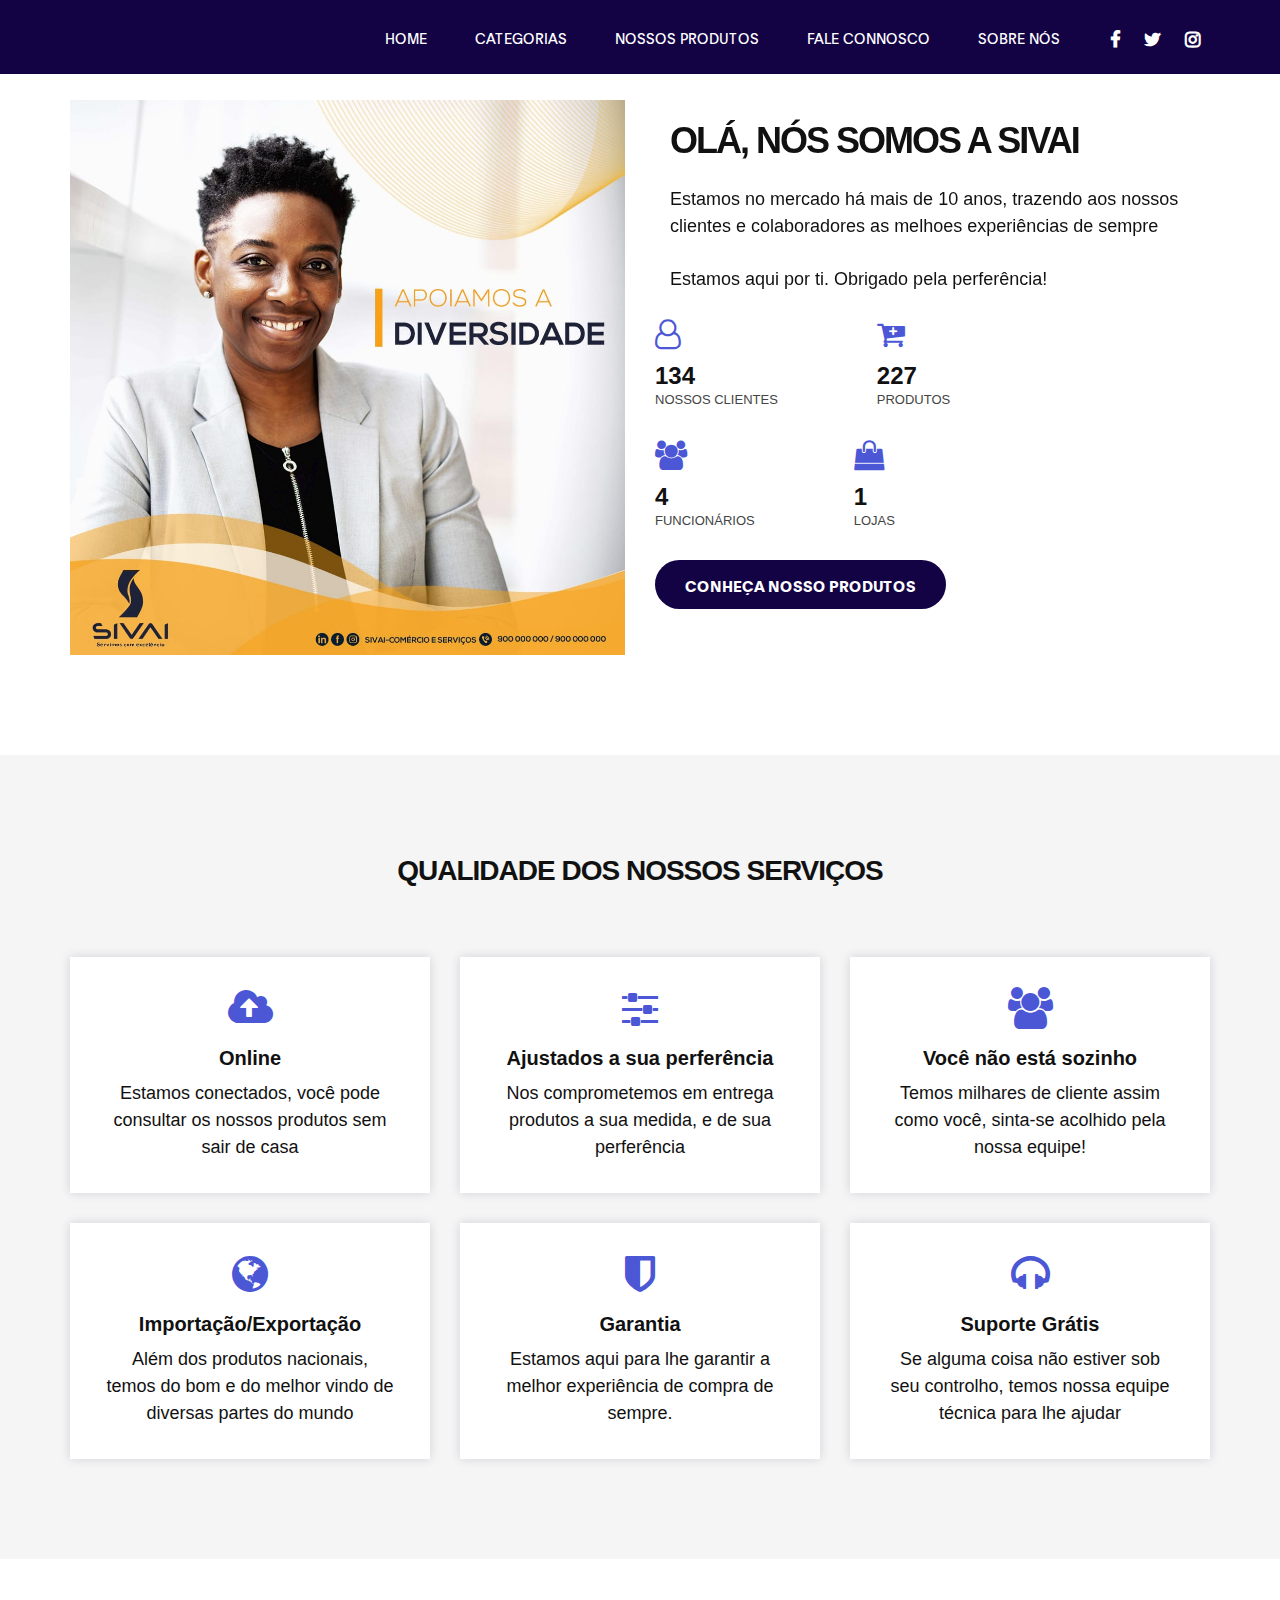
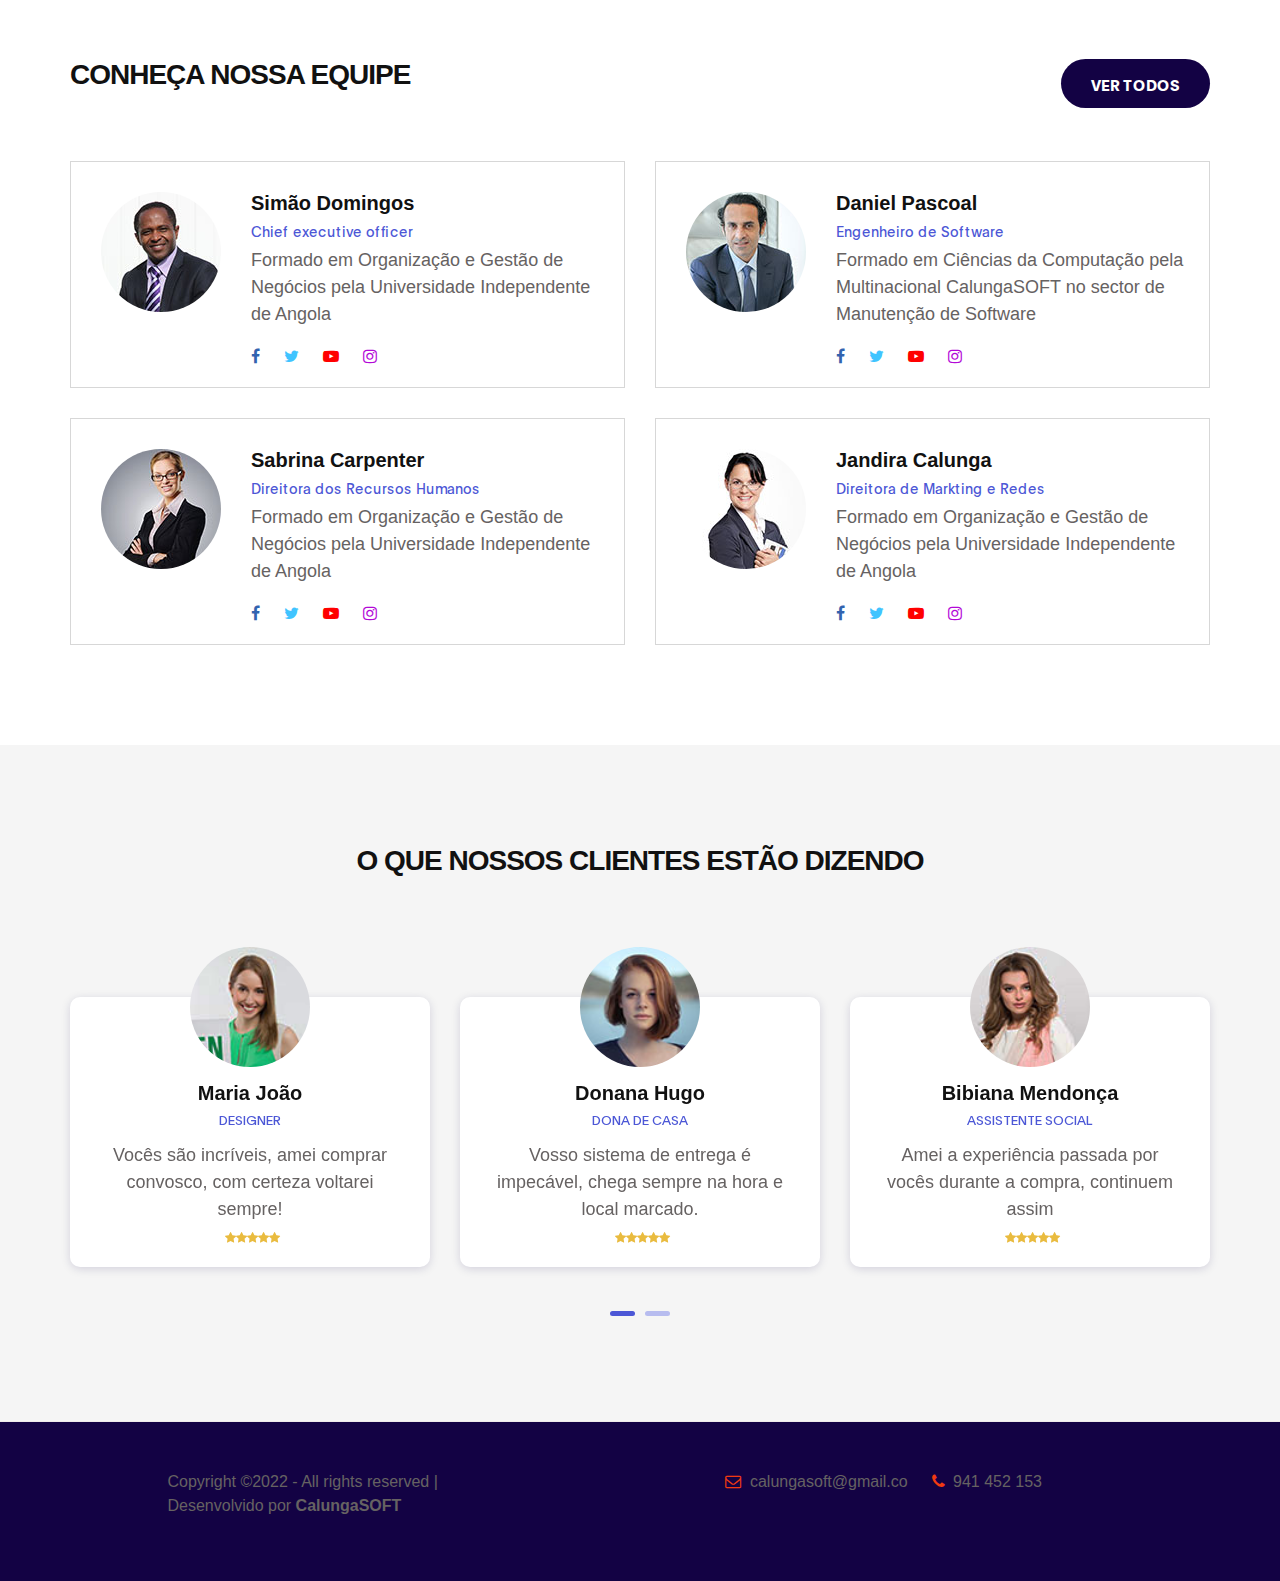
==== commit aa54b123: "Add files via upload" ====
--- a/about.html
+++ b/about.html
@@ -28,7 +28,7 @@
     <nav class="navbar navbar-expand-lg fixed-top">
         <div class="container">
 
-            <a class="navbar-brand" href="index.html"><img width="100px" src="images/KXAK6355.jpg" alt=""></a>
+            <a class="navbar-brand" href="index.html"><img src="images/KXAK6355.jpg" alt=""></a>
 
             <button class="navbar-toggler" type="button" data-toggle="collapse" data-target="#navbarNav" aria-controls="navbarNav" aria-expanded="false"
                 aria-label="Toggle navigation">
--- a/css/tooplate-gymso-style.css
+++ b/css/tooplate-gymso-style.css
@@ -363,7 +363,7 @@
   -----------------------------------------*/
 
   .hero {
-    background-image: url('../images/VCHW7658.jpg');
+   
     background-size: cover;
     background-position: top;
     background-repeat: no-repeat;
@@ -379,7 +379,7 @@
 
   .class-info {
     background: var(--white-color);
-    box-shadow: 6px 0 38px rgba(20,20,20,0.10);
+    box-shadow: 6px 0 38px rgba(52, 51, 51, 0.1);
     border-radius: 0 0 2px 2px;
     padding: 1rem 2rem;
     position: relative;
@@ -896,45 +896,10 @@
   background: #021017;
   padding: 120px 0;
   position: relative;
+
   @media (max-width: 1024px) {
       padding: 60px 0;
-  }
-  .footer_logo {
-      text-align: center;
-  }
-  .footer_social {
-      text-align: center;
-      margin: 5px 0px 30px;
-      a {
-          display: inline-block;
-          width: 45px;
-          height: 45px;
-          line-height: 45px;
-          text-align: center;
-          background: #ffffff;
-          border-radius: 36px;
-          color: $title-color;
-          font-size: 16px;
-          margin-right: 12px;
-          @include transition();
-          &:last-child {
-              margin-right: 0px;
-          }
-          &:hover {
-              @extend .gradient-bg;
-              color: #ffffff;
-          }
-      }
-  }
-  .footer_bottom {
-      text-align: center;
-      p {
-          margin-bottom: 0;
-      }
-      a {
-          color: #a932c7;
-      }
-  }
+  } 
 }
 
 /* End Footer Area css
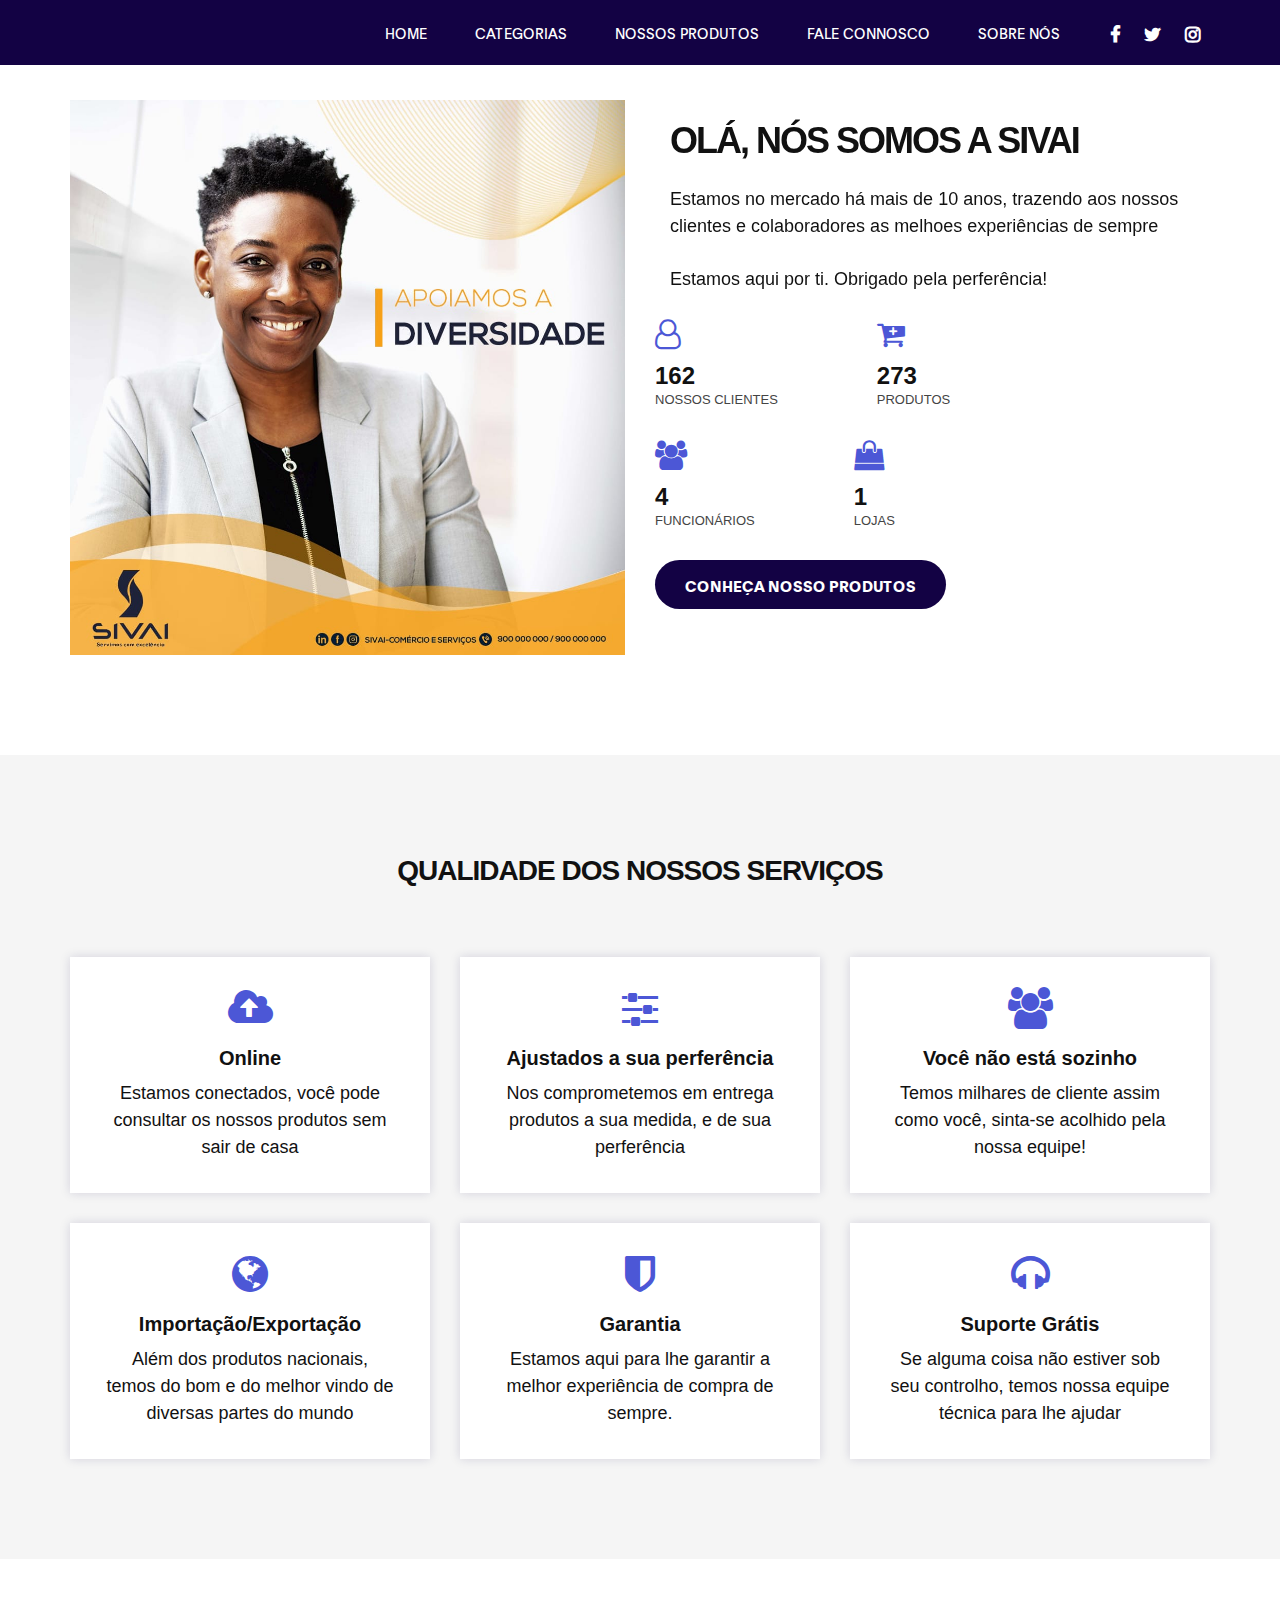
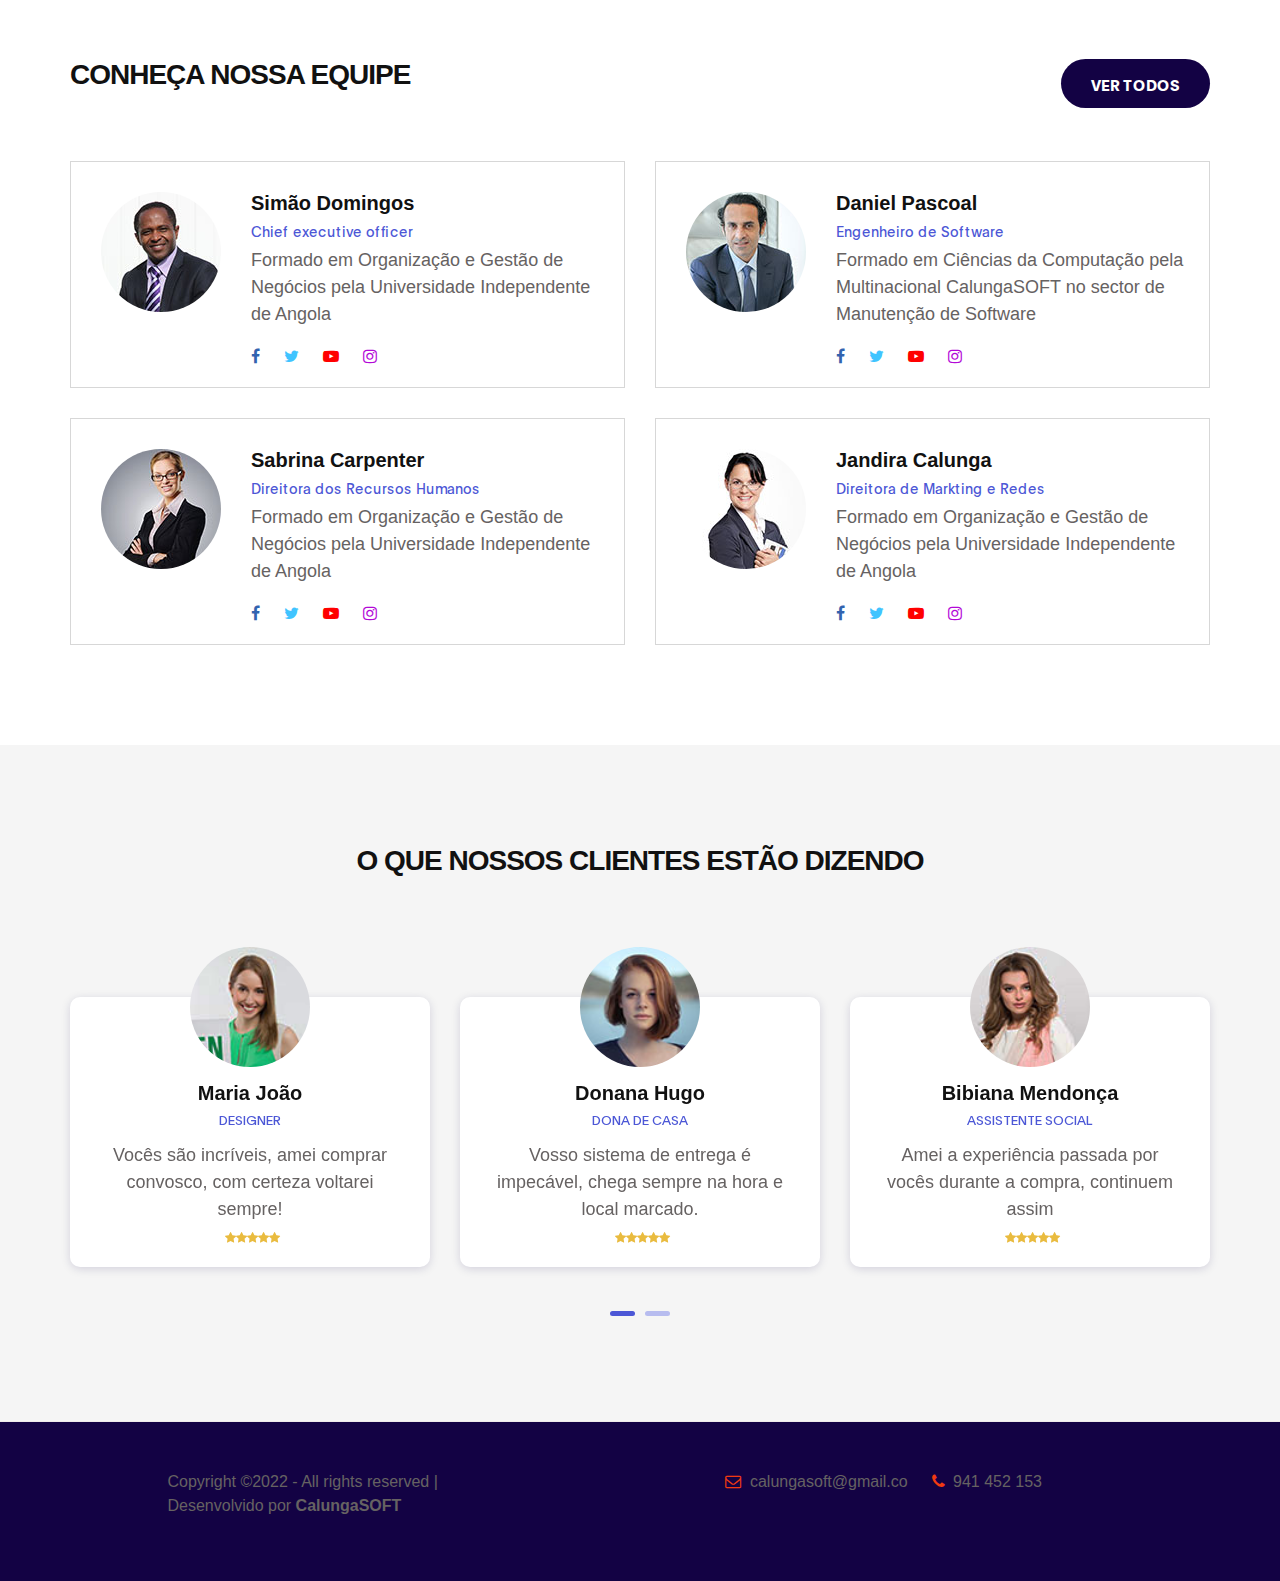
==== commit f5751fcb: "Add files via upload" ====
--- a/about.html
+++ b/about.html
@@ -28,7 +28,7 @@
     <nav class="navbar navbar-expand-lg fixed-top">
         <div class="container">
 
-            <a class="navbar-brand" href="index.html"><img src="images/KXAK6355.jpg" alt=""></a>
+           <img src="images/KXAK6355.jpg" alt="">
 
             <button class="navbar-toggler" type="button" data-toggle="collapse" data-target="#navbarNav" aria-controls="navbarNav" aria-expanded="false"
                 aria-label="Toggle navigation">
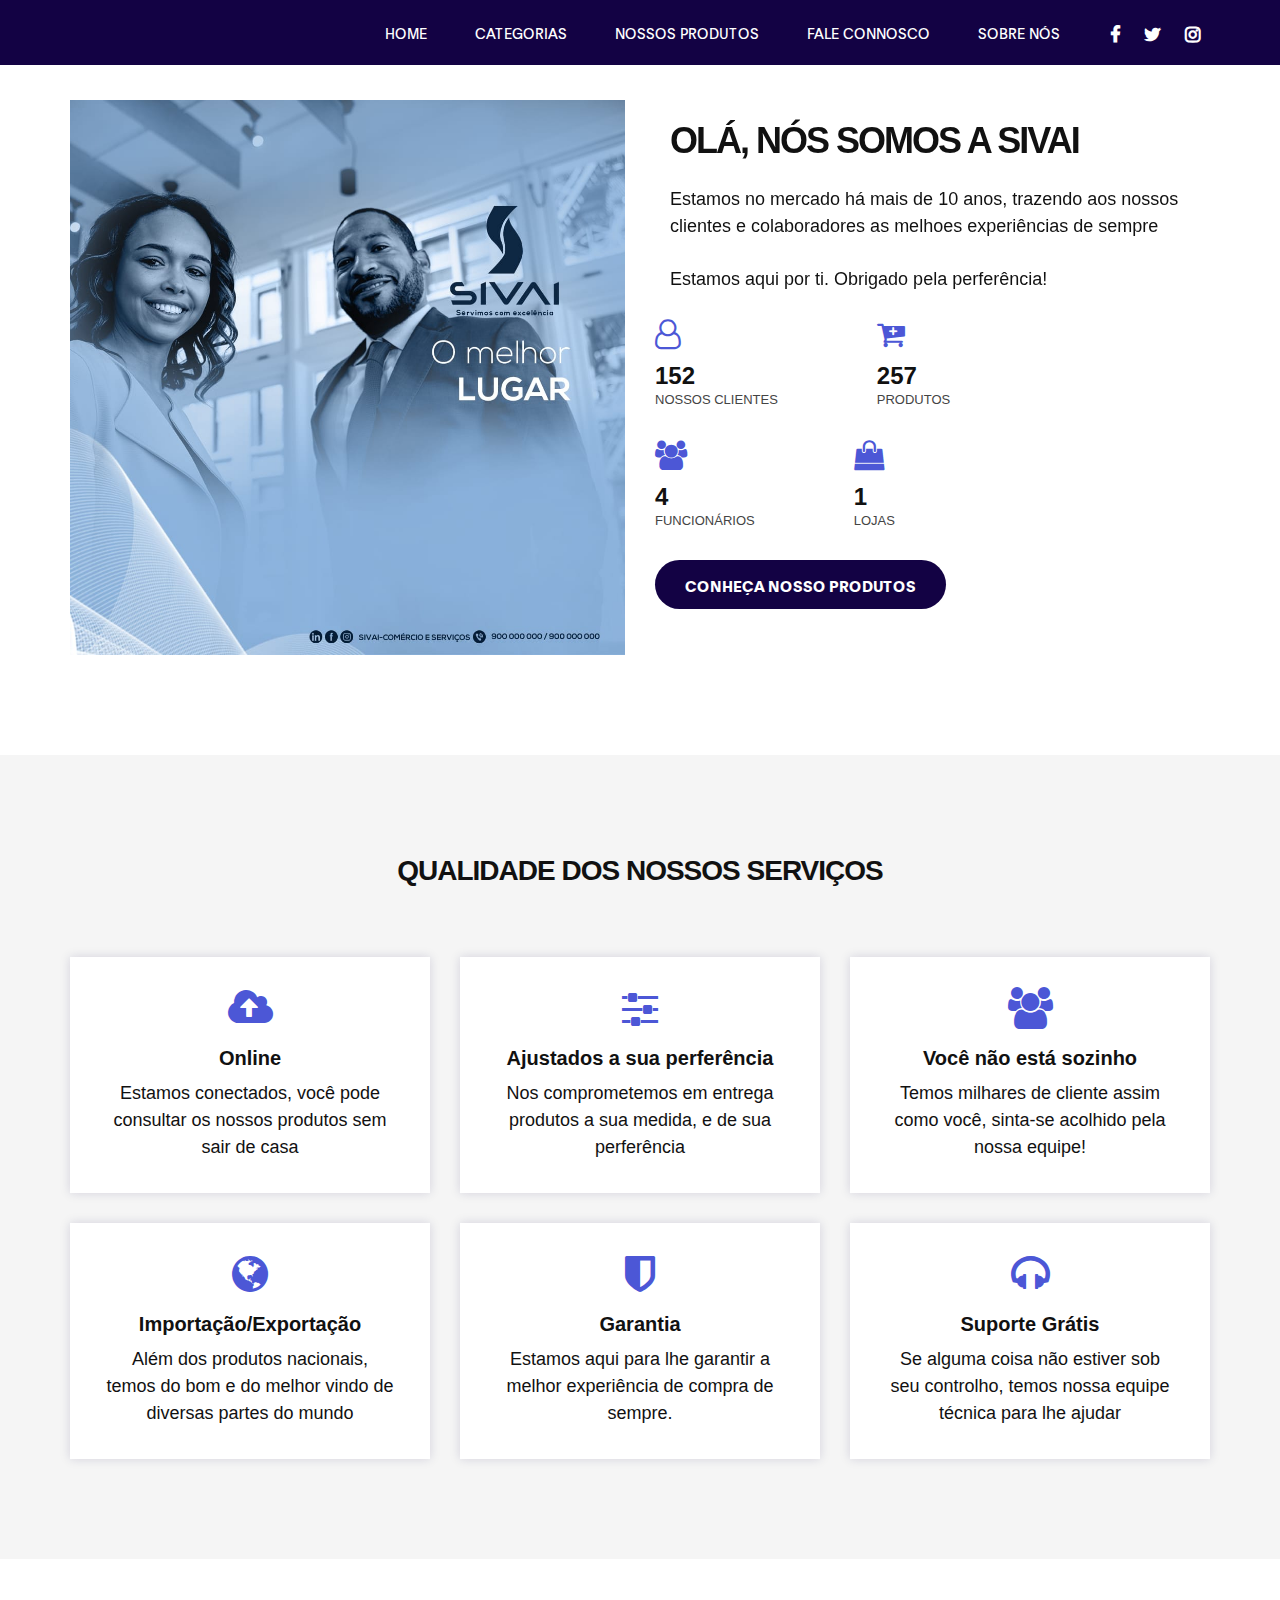
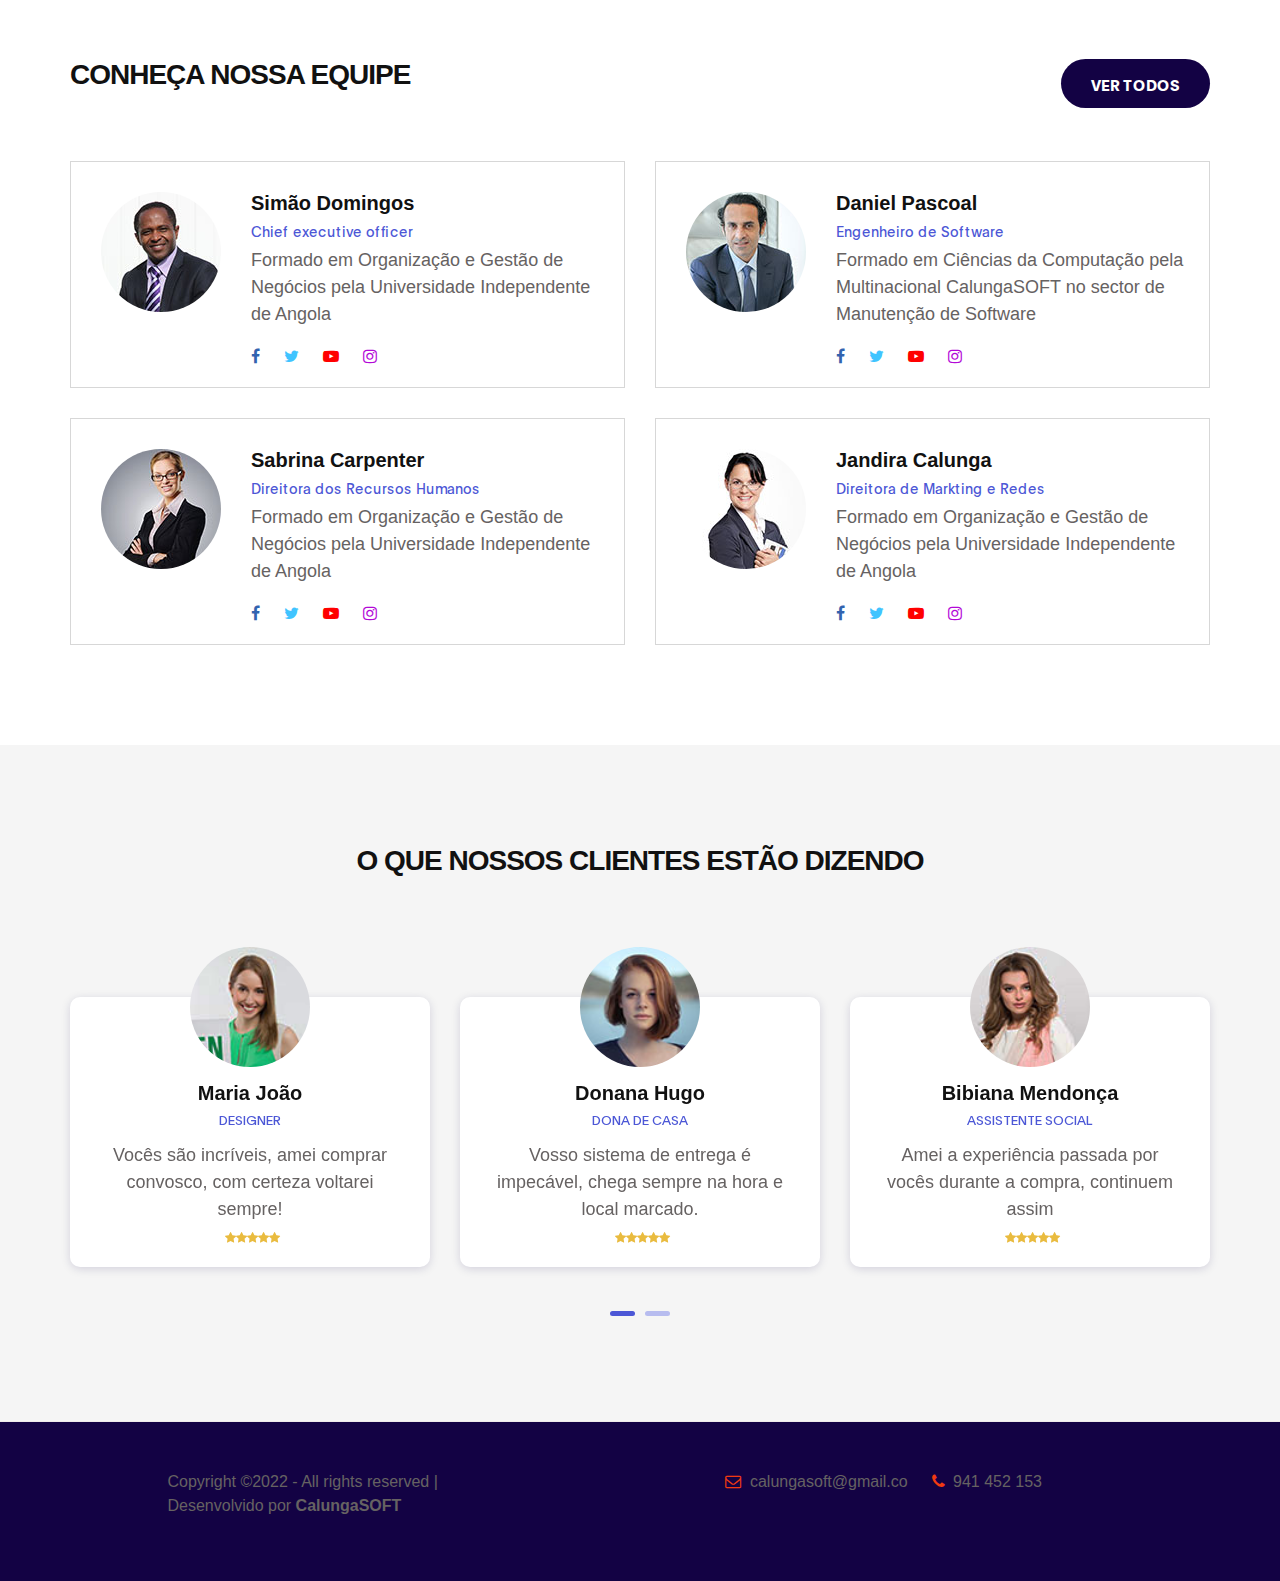
==== commit 6a5bb88a: "Add files via upload" ====
--- a/about.html
+++ b/about.html
@@ -80,7 +80,7 @@
             <div class="row">
                 <div class="col-lg-6">
                     <div class="about__img">
-                        <img src="images/SDEQ0150.JPG"  alt="">
+                        <img src="images/QWGJ5922.JPG"  alt="">
                     </div>
                 </div>
                 <div class="col-lg-6">
